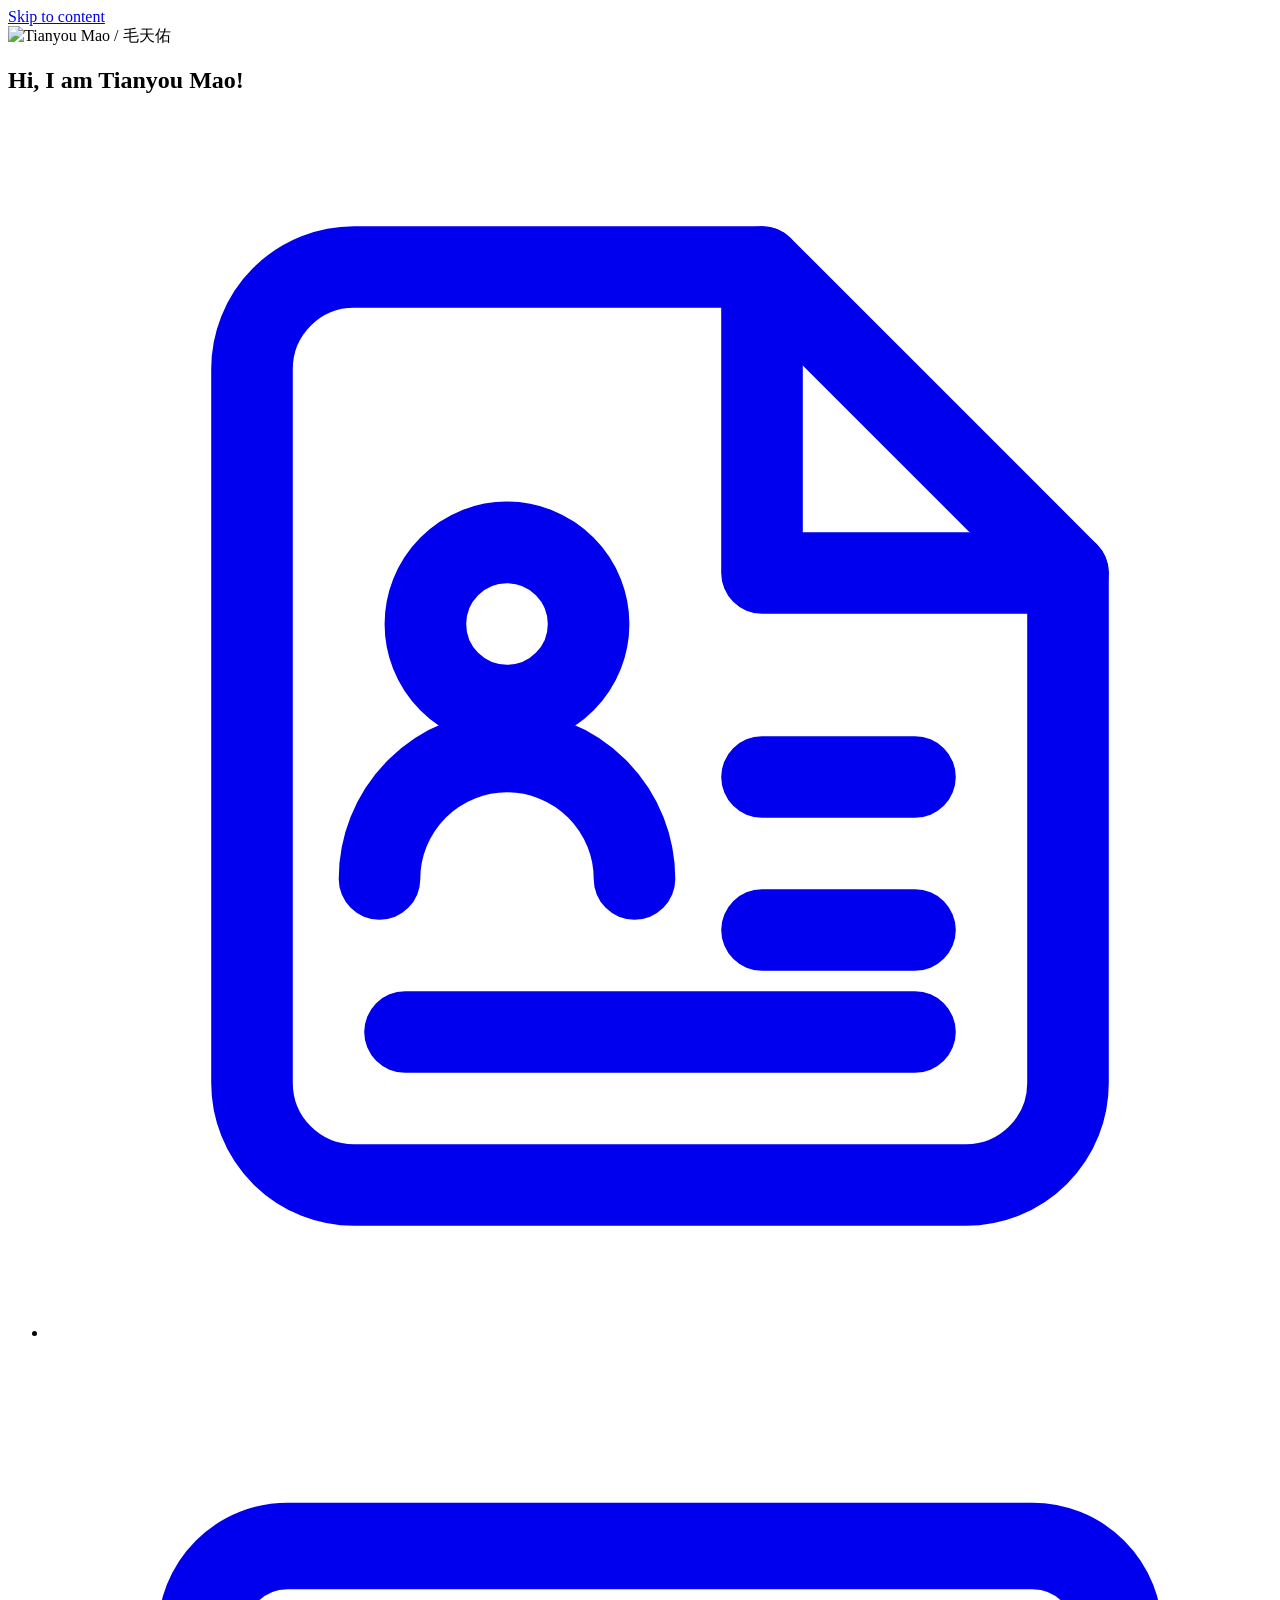
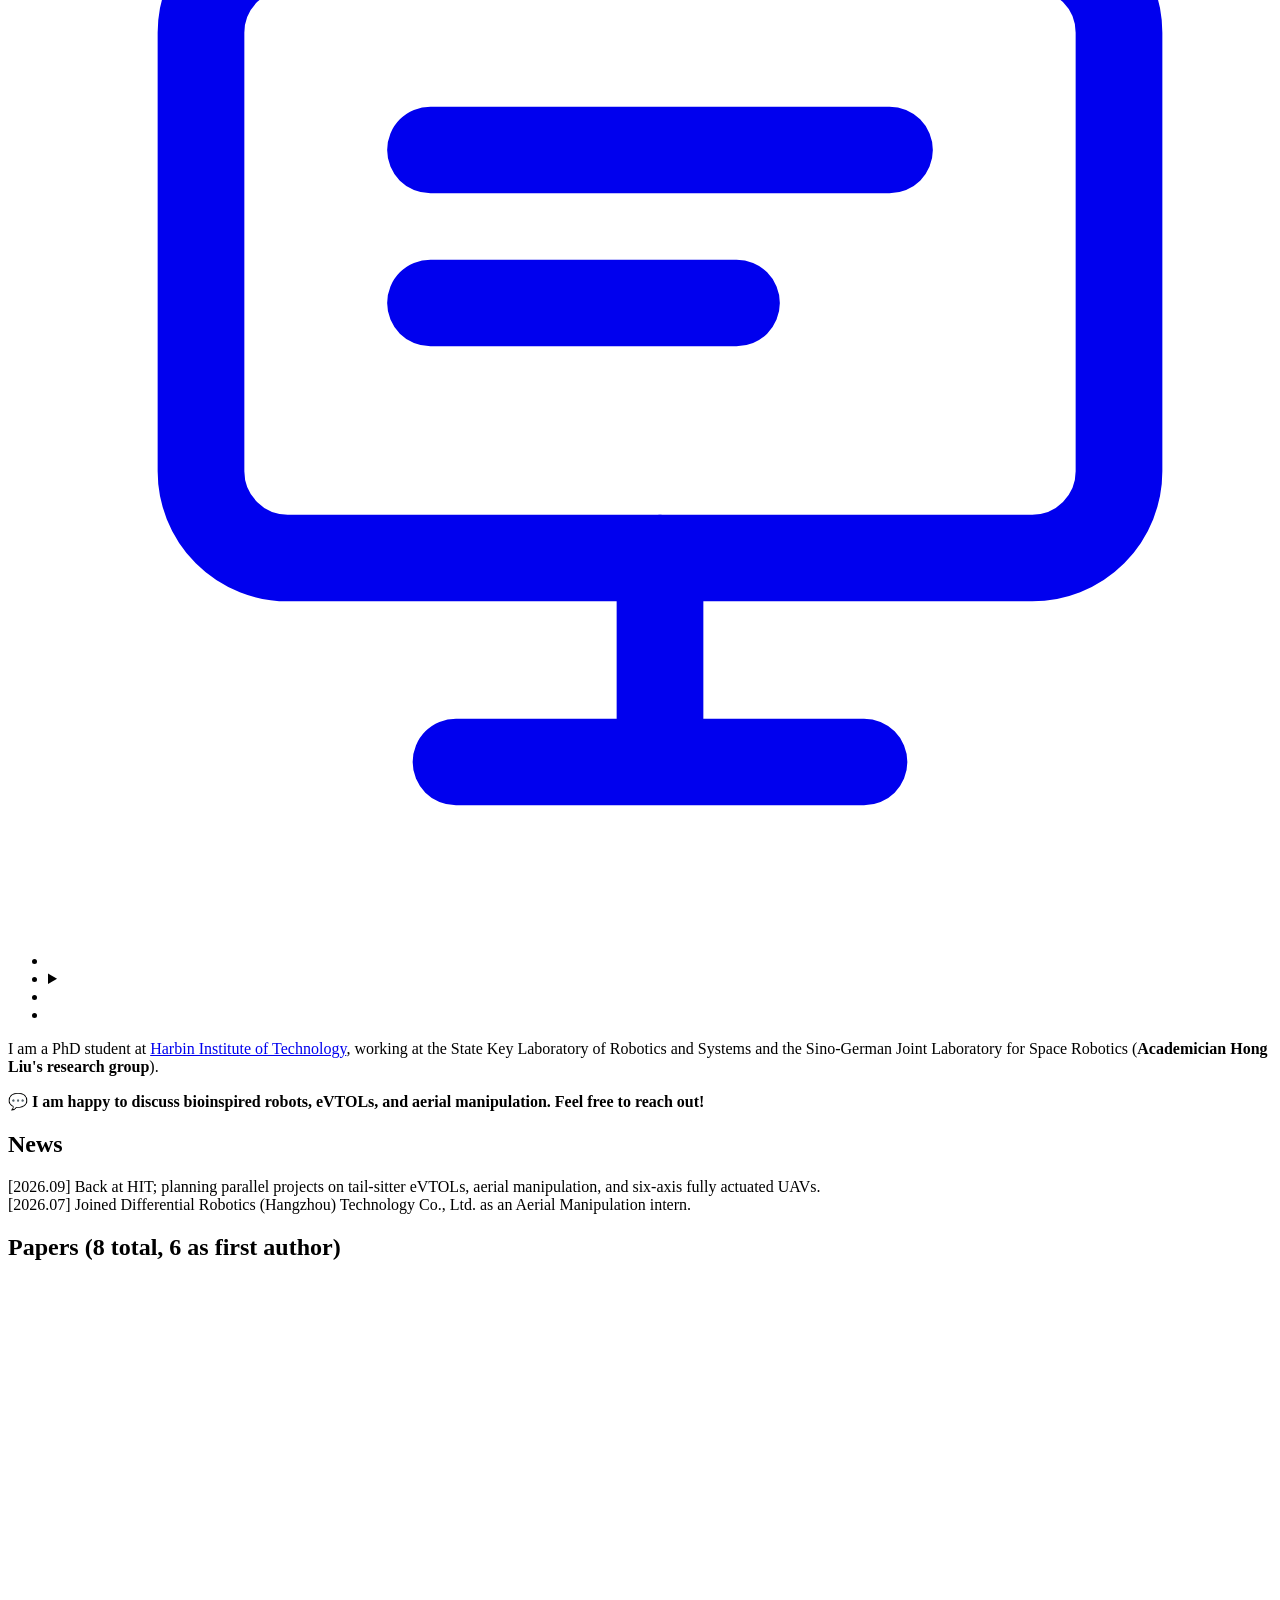
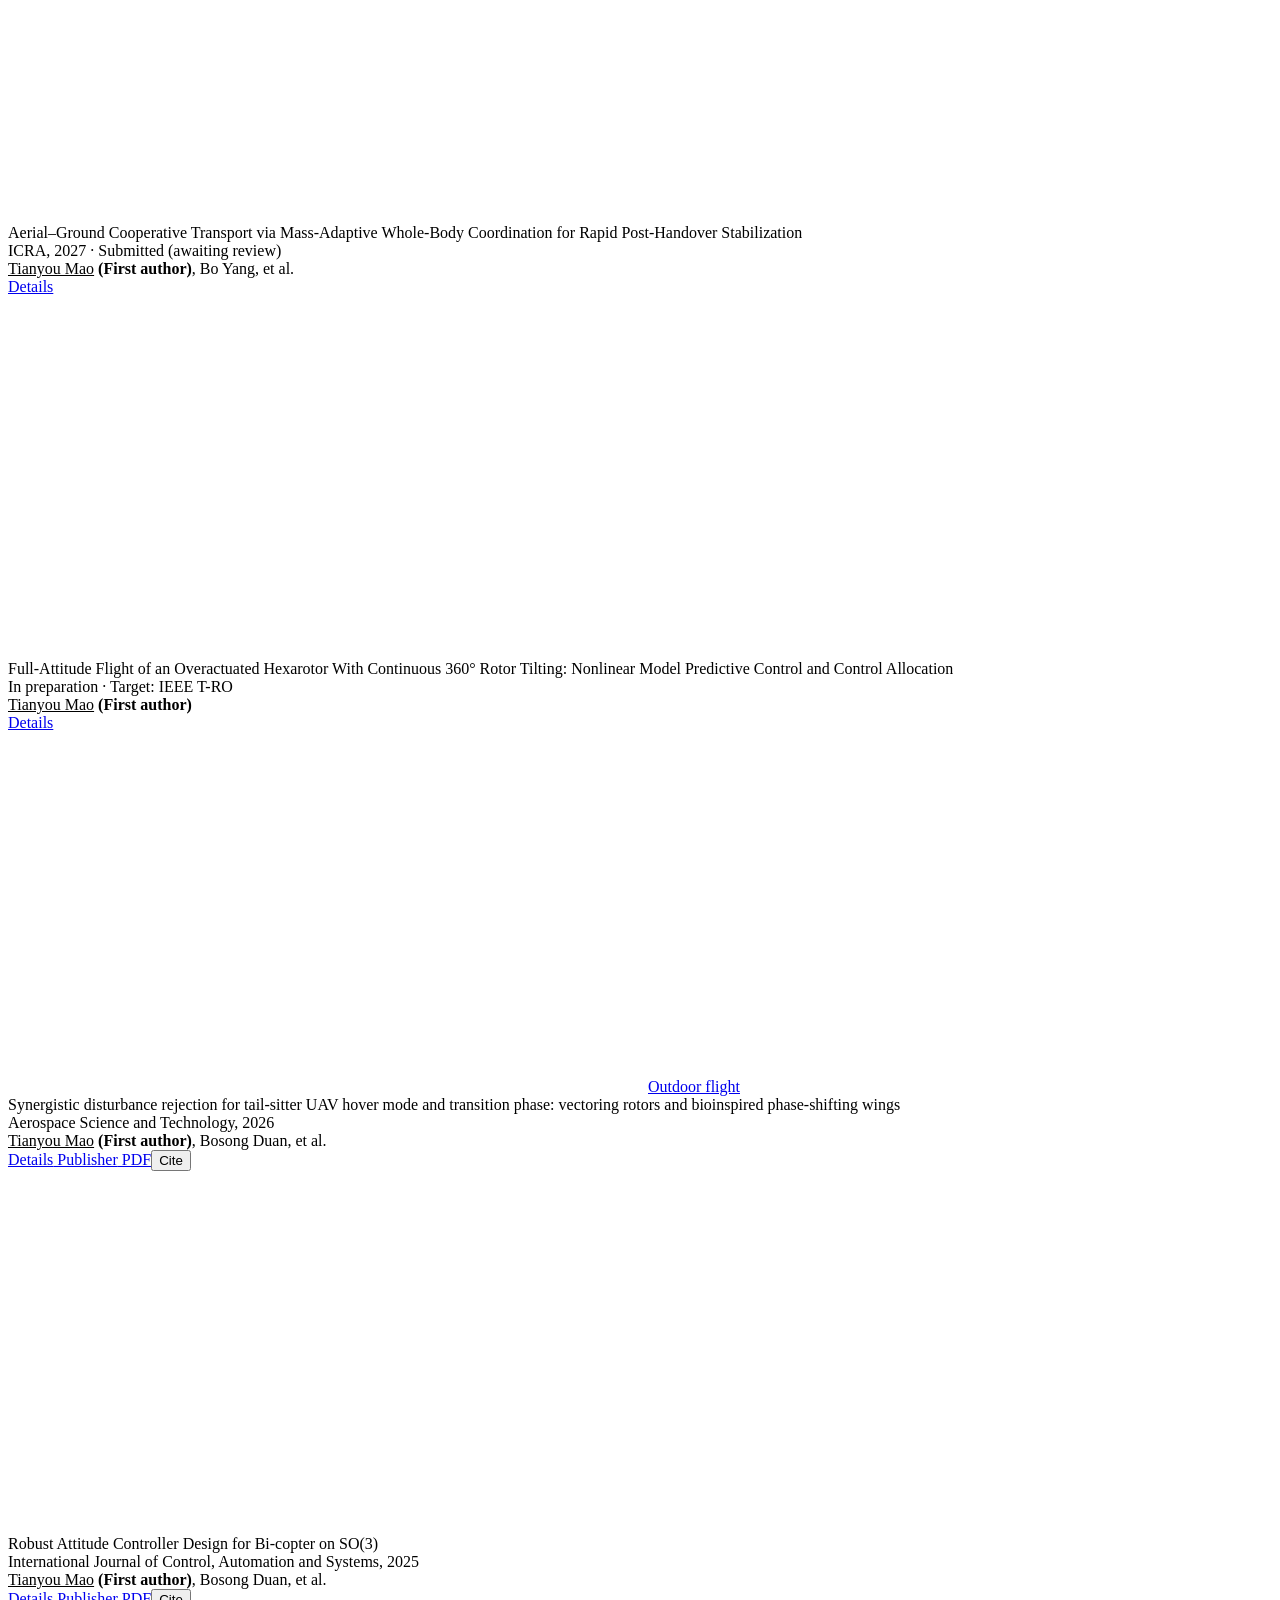
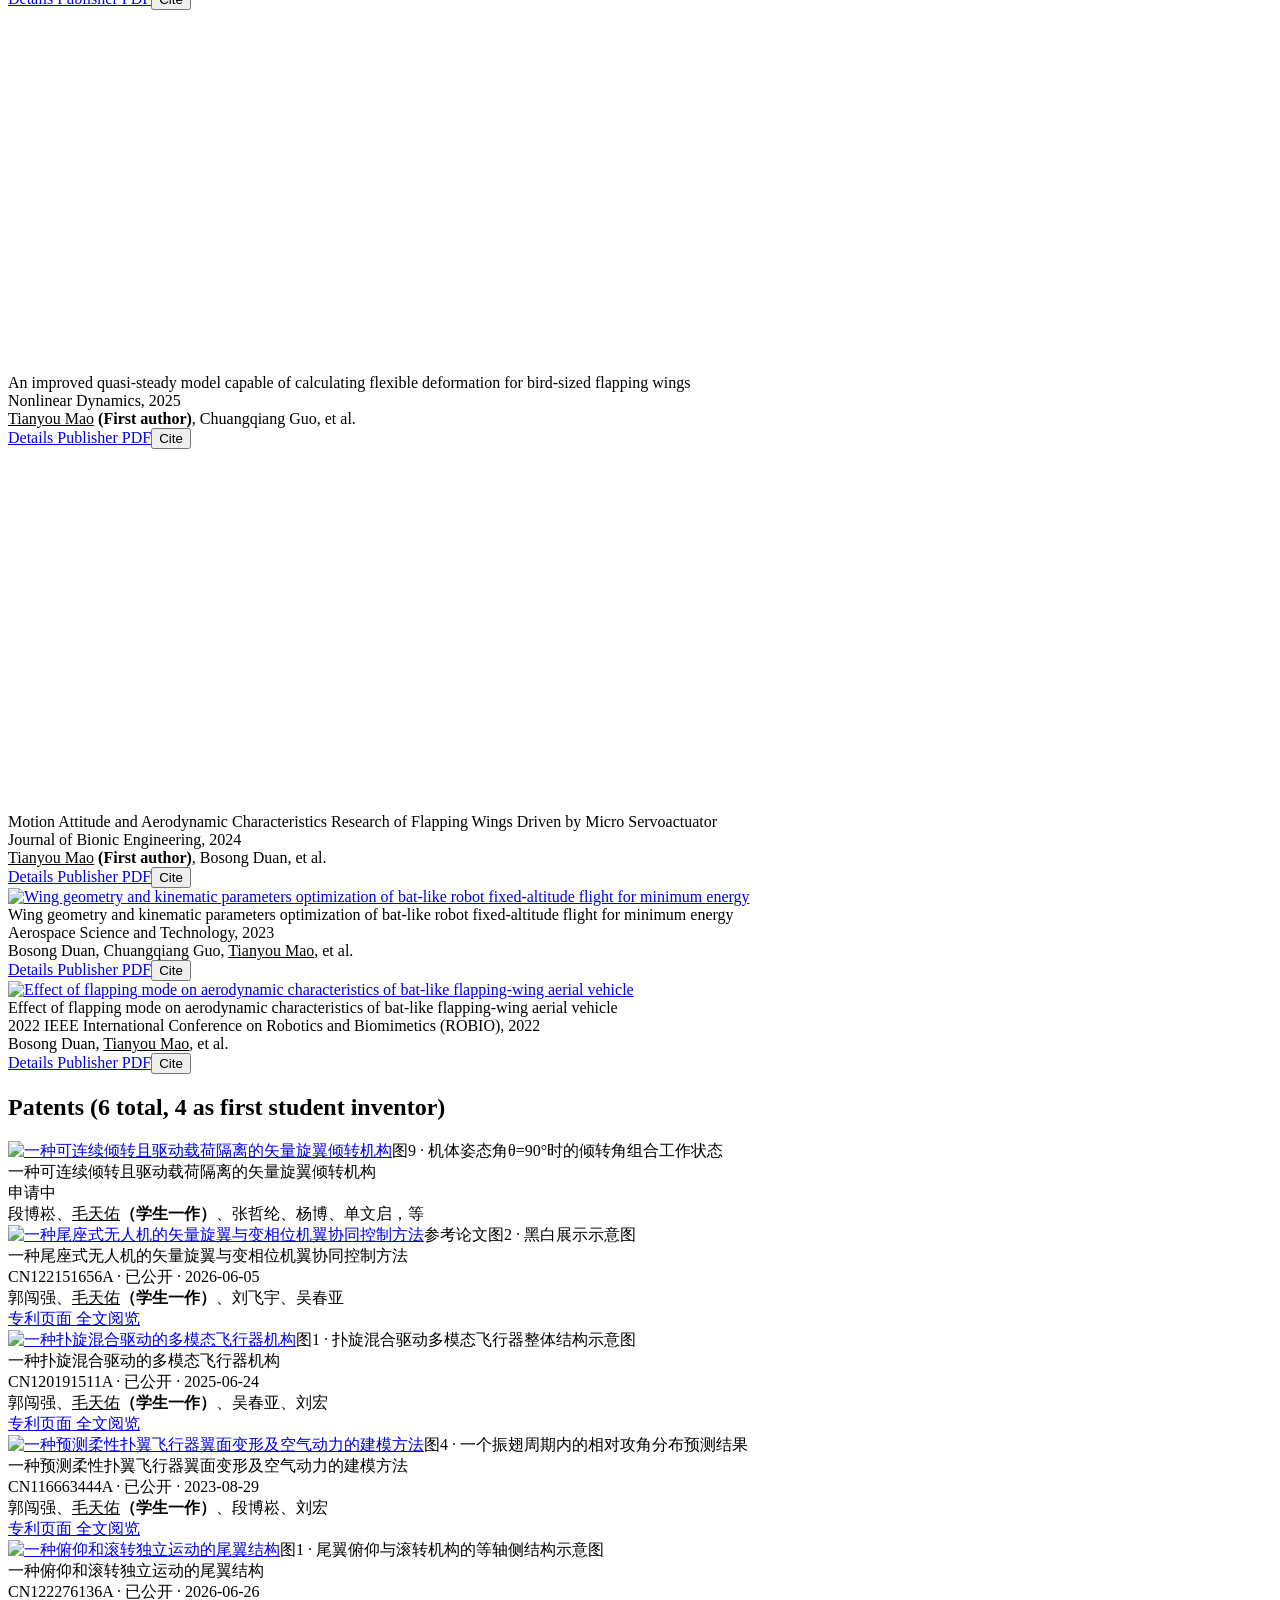
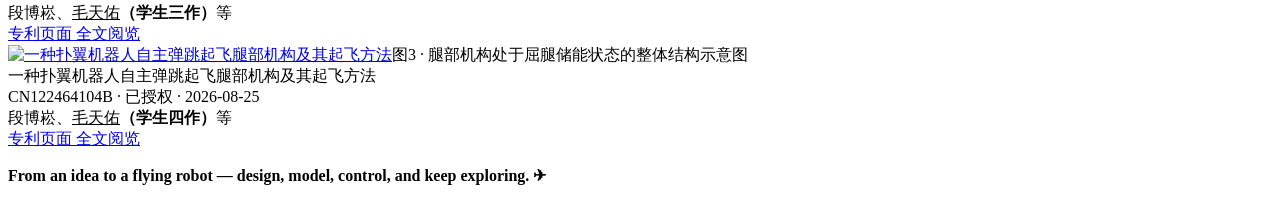
==== index.html @ 4598bb43 "Update profile links after GitHub username change" ====
<!doctype html>
<html lang="en">
<head>
  <meta charset="utf-8"><meta name="viewport" content="width=device-width, initial-scale=1">
  <title>Tianyou Mao (毛天佑)</title>
  <meta name="description" content="Tianyou Mao, PhD student at Harbin Institute of Technology. Bioinspired flying robots, aerodynamics, flight control, and aerial manipulation.">
  <meta name="theme-color" content="#fffcf8">
  <link rel="icon" href="assets/images/favicon.svg" type="image/svg+xml">
  <link rel="stylesheet" href="assets/site.css"><script src="assets/site.js" defer></script>
</head>
<body>
<a class="skip" href="#about">Skip to content</a>
<div class="content">
  <main id="container">
    <section id="about">
    <header class="profile-header">
      <img id="portrait" src="assets/images/portrait-penguin.jpg" alt="Tianyou Mao / 毛天佑" width="96" height="96" fetchpriority="high">
      <div id="DocInfo"><div id="intro">
        <h1>Hi, I am <span class="profile-name">Tianyou Mao!</span></h1>
        <ul class="icon-list" aria-label="Personal links"><li><a class="download" href="documents/cv.html?v=3738699bf455" target="_blank" rel="noopener" aria-label="View résumé / 阅览求职简历" title="View résumé (PDF) / 阅览求职简历"><svg class="resume-icon" viewBox="0 0 24 24" fill="none" stroke="currentColor" stroke-width="1.6" stroke-linecap="round" stroke-linejoin="round" aria-hidden="true"><path d="M14 3H6a2 2 0 0 0-2 2v14a2 2 0 0 0 2 2h12a2 2 0 0 0 2-2V9z"/><path d="M14 3v6h6"/><circle cx="9" cy="10" r="1.6"/><path d="M6.5 15a2.5 2.5 0 0 1 5 0M14 13h3M14 16h3M7 18h10"/></svg></a></li><li><a class="presentation-download" href="assets/Tianyou_Mao_Self_Introduction.pptx" download="毛天佑_自我介绍.pptx" aria-label="Download self-introduction presentation / 下载自我介绍 PPT" title="Download self-introduction presentation / 下载自我介绍 PPTX"><svg class="presentation-icon" viewBox="0 0 24 24" fill="none" stroke="currentColor" stroke-width="1.7" stroke-linecap="round" stroke-linejoin="round" aria-hidden="true"><rect x="3" y="4" width="18" height="12" rx="1.7"/><path d="M8 20h8M12 16v4M7.5 8h9M7.5 11h6"/></svg></a></li><li><details class="email-picker"><summary class="email-toggle" aria-label="Choose an email address / 选择邮箱" aria-controls="email-options" title="Email / 选择邮箱"><span class="fa fa-envelope" aria-hidden="true"></span></summary><div class="email-options" id="email-options"><a class="email-link" href="mailto:23B908026@stu.hit.edu.cn" aria-label="Email 23B908026@stu.hit.edu.cn">23B908026@stu.hit.edu.cn</a><a class="email-link" href="mailto:maotianyou123@gmail.com" aria-label="Email maotianyou123@gmail.com">maotianyou123@gmail.com</a><a class="email-link" href="mailto:1531916237@qq.com" aria-label="Email 1531916237@qq.com">1531916237@qq.com</a></div></details></li><li><a class="github-link" href="https://github.com/HLWD6" aria-label="GitHub" title="GitHub" target="_blank" rel="noopener noreferrer"><span class="fab fa-github" aria-hidden="true"></span></a></li><li><a class="douyin-link" href="https://www.douyin.com/user/MS4wLjABAAAAk2QCDj0ZtAjiriaDE9azLT9ujdLBmcduo3YhveBAEAWQSAGkm0maXqv5962u0h3o" aria-label="Douyin / 抖音" title="Douyin / 抖音" target="_blank" rel="noopener noreferrer"><span class="fab fa-tiktok" aria-hidden="true"></span></a></li></ul>
      </div></div>
      <div class="biography"><p>I am a PhD student at <a href="https://www.hit.edu.cn/" class="" target="_blank" rel="noopener noreferrer"> Harbin Institute of Technology</a>, working at the State Key Laboratory of Robotics and Systems and the Sino-German Joint Laboratory for Space Robotics (<strong>Academician Hong Liu&#x27;s research group</strong>).</p></div>
    </header>
      <div class="contact-note"><strong>💬 I am happy to discuss bioinspired robots, eVTOLs, and aerial manipulation. Feel free to reach out!</strong></div>
    </section>
    <section id="news"><h1 class="section-title">News</h1><div class="news-list"><div><span>[2026.09]</span> Back at HIT; planning parallel projects on tail-sitter eVTOLs, aerial manipulation, and six-axis fully actuated UAVs.</div><div><span>[2026.07]</span> Joined Differential Robotics (Hangzhou) Technology Co., Ltd. as an Aerial Manipulation intern.</div></div></section>
    <section id="publications"><h1 class="section-title">Papers <span class="section-count">(8 total, 6 as first author)</span></h1>
      <div class="paper-grid"><article class="pub-card publication" id="mass-adaptive-icra-paper"><a class="pub-card-image paper-preview" href="projects/mass-adaptive-icra-paper.html" aria-label="View details: Aerial–Ground Cooperative Transport via Mass-Adaptive Whole-Body Coordination for Rapid Post-Handover Stabilization"><video class="teaser-video" data-preview-src="assets/previews/mass-adaptive-icra-transport-33-86s-4x.mp4" poster="assets/previews/mass-adaptive-icra-transport-33-86s-4x-poster.webp" width="960" height="540" autoplay loop muted playsinline preload="none" aria-label="Aerial–Ground Cooperative Transport via Mass-Adaptive Whole-Body Coordination for Rapid Post-Handover Stabilization preview"></video></a><div class="pub-card-content"><span class="pub-card-title">Aerial–Ground Cooperative Transport via Mass-Adaptive Whole-Body Coordination for Rapid Post-Handover Stabilization</span><div class="pub-card-venue">ICRA, 2027 · Submitted (awaiting review)</div><div class="pub-card-authors" title="Tianyou Mao, Bo Yang, Zhelun Zhang, Wenqi Shan, Bosong Duan, Feiyu Liu, Tianyu Zhang, Chuangqiang Guo"><u>Tianyou Mao</u> <strong class="paper-role">(First author)</strong>, Bo Yang, et al.</div><div class="pub-links"><a href="projects/mass-adaptive-icra-paper.html" class="btn-project"><span class="fa fa-file-alt" aria-hidden="true"></span> Details</a></div></div></article><article class="pub-card publication" id="hexarotor-paper"><a class="pub-card-image paper-preview" href="projects/hexarotor-paper.html" aria-label="View details: Full-Attitude Flight of an Overactuated Hexarotor With Continuous 360° Rotor Tilting: Nonlinear Model Predictive Control and Control Allocation"><video class="teaser-video" data-preview-src="assets/previews/hexarotor-paper-4x-no-ring.mp4" poster="assets/previews/hexarotor-paper-4x-no-ring-poster.webp" width="640" height="360" autoplay loop muted playsinline preload="none" aria-label="Full-Attitude Flight of an Overactuated Hexarotor With Continuous 360° Rotor Tilting: Nonlinear Model Predictive Control and Control Allocation preview"></video></a><div class="pub-card-content"><span class="pub-card-title">Full-Attitude Flight of an Overactuated Hexarotor With Continuous 360° Rotor Tilting: Nonlinear Model Predictive Control and Control Allocation</span><div class="pub-card-venue">In preparation · Target: IEEE T-RO</div><div class="pub-card-authors" title="Tianyou Mao"><u>Tianyou Mao</u> <strong class="paper-role">(First author)</strong></div><div class="pub-links"><a href="projects/hexarotor-paper.html" class="btn-project"><span class="fa fa-file-alt" aria-hidden="true"></span> Details</a></div></div></article><article class="pub-card publication" id="tail-sitter-paper"><a class="pub-card-image paper-preview" href="projects/tail-sitter-paper.html" aria-label="View details: Synergistic disturbance rejection for tail-sitter UAV hover mode and transition phase: vectoring rotors and bioinspired phase-shifting wings"><video class="teaser-video" data-preview-src="assets/previews/tail-sitter-paper-dedithered.mp4" poster="assets/previews/tail-sitter-paper-dedithered-poster.webp" width="640" height="360" autoplay loop muted playsinline preload="none" aria-label="Synergistic disturbance rejection for tail-sitter UAV hover mode and transition phase: vectoring rotors and bioinspired phase-shifting wings preview"></video><span class="media-caption">Outdoor flight</span></a><div class="pub-card-content"><span class="pub-card-title">Synergistic disturbance rejection for tail-sitter UAV hover mode and transition phase: vectoring rotors and bioinspired phase-shifting wings</span><div class="pub-card-venue">Aerospace Science and Technology, 2026</div><div class="pub-card-authors" title="Tianyou Mao, Bosong Duan, Feiyu Liu, Chuangqiang Guo"><u>Tianyou Mao</u> <strong class="paper-role">(First author)</strong>, Bosong Duan, et al.</div><div class="pub-links"><a href="projects/tail-sitter-paper.html" class="btn-project"><span class="fa fa-file-alt" aria-hidden="true"></span> Details</a><a href="https://www.sciencedirect.com/science/article/pii/S1270963826010515" class="btn-paper" target="_blank" rel="noopener noreferrer"><span class="fa fa-external-link-alt" aria-hidden="true"></span> Publisher</a><a href="documents/tail-sitter-paper.html" class="btn-paper-pdf" target="_blank" rel="noopener noreferrer"><span class="fa fa-file-alt" aria-hidden="true"></span> PDF</a><button type="button" class="btn-cite" data-cite-id="tail-sitter-paper" aria-haspopup="dialog"><span class="fa fa-quote-right" aria-hidden="true"></span> Cite</button></div></div></article><article class="pub-card publication" id="bicopter-paper"><a class="pub-card-image paper-preview" href="projects/bicopter-paper.html" aria-label="View details: Robust Attitude Controller Design for Bi-copter on SO(3)"><video class="teaser-video" data-preview-src="assets/previews/bicopter-paper.mp4" poster="assets/previews/bicopter-paper-poster.webp" width="640" height="360" autoplay loop muted playsinline preload="none" aria-label="Robust Attitude Controller Design for Bi-copter on SO(3) preview"></video></a><div class="pub-card-content"><span class="pub-card-title">Robust Attitude Controller Design for Bi-copter on SO(3)</span><div class="pub-card-venue">International Journal of Control, Automation and Systems, 2025</div><div class="pub-card-authors" title="Tianyou Mao, Bosong Duan, Chuangqiang Guo"><u>Tianyou Mao</u> <strong class="paper-role">(First author)</strong>, Bosong Duan, et al.</div><div class="pub-links"><a href="projects/bicopter-paper.html" class="btn-project"><span class="fa fa-file-alt" aria-hidden="true"></span> Details</a><a href="https://link.springer.com/article/10.1007/s12555-025-0226-z" class="btn-paper" target="_blank" rel="noopener noreferrer"><span class="fa fa-external-link-alt" aria-hidden="true"></span> Publisher</a><a href="documents/bicopter-paper.html" class="btn-paper-pdf" target="_blank" rel="noopener noreferrer"><span class="fa fa-file-alt" aria-hidden="true"></span> PDF</a><button type="button" class="btn-cite" data-cite-id="bicopter-paper" aria-haspopup="dialog"><span class="fa fa-quote-right" aria-hidden="true"></span> Cite</button></div></div></article><article class="pub-card publication" id="flapping-model-paper"><a class="pub-card-image paper-preview" href="projects/flapping-model-paper.html" aria-label="View details: An improved quasi-steady model capable of calculating flexible deformation for bird-sized flapping wings"><video class="teaser-video" data-preview-src="assets/previews/flapping-model-paper-dedithered.mp4" poster="assets/previews/flapping-model-paper-dedithered-poster.webp" width="640" height="360" autoplay loop muted playsinline preload="none" aria-label="An improved quasi-steady model capable of calculating flexible deformation for bird-sized flapping wings preview"></video></a><div class="pub-card-content"><span class="pub-card-title">An improved quasi-steady model capable of calculating flexible deformation for bird-sized flapping wings</span><div class="pub-card-venue">Nonlinear Dynamics, 2025</div><div class="pub-card-authors" title="Tianyou Mao, Chuangqiang Guo, Bosong Duan"><u>Tianyou Mao</u> <strong class="paper-role">(First author)</strong>, Chuangqiang Guo, et al.</div><div class="pub-links"><a href="projects/flapping-model-paper.html" class="btn-project"><span class="fa fa-file-alt" aria-hidden="true"></span> Details</a><a href="https://link.springer.com/article/10.1007/s11071-024-10570-6" class="btn-paper" target="_blank" rel="noopener noreferrer"><span class="fa fa-external-link-alt" aria-hidden="true"></span> Publisher</a><a href="documents/flapping-model-paper.html" class="btn-paper-pdf" target="_blank" rel="noopener noreferrer"><span class="fa fa-file-alt" aria-hidden="true"></span> PDF</a><button type="button" class="btn-cite" data-cite-id="flapping-model-paper" aria-haspopup="dialog"><span class="fa fa-quote-right" aria-hidden="true"></span> Cite</button></div></div></article><article class="pub-card publication" id="flapping-servo-paper"><a class="pub-card-image paper-preview" href="projects/flapping-servo-paper.html" aria-label="View details: Motion Attitude and Aerodynamic Characteristics Research of Flapping Wings Driven by Micro Servoactuator"><video class="teaser-video" data-preview-src="assets/previews/flapping-servo-paper.mp4" poster="assets/previews/flapping-servo-paper-poster.webp" width="640" height="360" autoplay loop muted playsinline preload="none" aria-label="Motion Attitude and Aerodynamic Characteristics Research of Flapping Wings Driven by Micro Servoactuator preview"></video></a><div class="pub-card-content"><span class="pub-card-title">Motion Attitude and Aerodynamic Characteristics Research of Flapping Wings Driven by Micro Servoactuator</span><div class="pub-card-venue">Journal of Bionic Engineering, 2024</div><div class="pub-card-authors" title="Tianyou Mao, Bosong Duan, Bihui Yin, Chuangqiang Guo"><u>Tianyou Mao</u> <strong class="paper-role">(First author)</strong>, Bosong Duan, et al.</div><div class="pub-links"><a href="projects/flapping-servo-paper.html" class="btn-project"><span class="fa fa-file-alt" aria-hidden="true"></span> Details</a><a href="https://link.springer.com/article/10.1007/s42235-024-00598-0" class="btn-paper" target="_blank" rel="noopener noreferrer"><span class="fa fa-external-link-alt" aria-hidden="true"></span> Publisher</a><a href="documents/flapping-servo-paper.html" class="btn-paper-pdf" target="_blank" rel="noopener noreferrer"><span class="fa fa-file-alt" aria-hidden="true"></span> PDF</a><button type="button" class="btn-cite" data-cite-id="flapping-servo-paper" aria-haspopup="dialog"><span class="fa fa-quote-right" aria-hidden="true"></span> Cite</button></div></div></article><article class="pub-card publication" id="bat-energy-paper"><a class="pub-card-image paper-preview" href="projects/bat-energy-paper.html" aria-label="View details: Wing geometry and kinematic parameters optimization of bat-like robot fixed-altitude flight for minimum energy"><img src="assets/previews/bat-energy-paper.webp" alt="Wing geometry and kinematic parameters optimization of bat-like robot fixed-altitude flight for minimum energy" loading="lazy" decoding="async"></a><div class="pub-card-content"><span class="pub-card-title">Wing geometry and kinematic parameters optimization of bat-like robot fixed-altitude flight for minimum energy</span><div class="pub-card-venue">Aerospace Science and Technology, 2023</div><div class="pub-card-authors" title="Bosong Duan, Chuangqiang Guo, Tianyou Mao, Hong Liu">Bosong Duan, Chuangqiang Guo, <u>Tianyou Mao</u>, et al.</div><div class="pub-links"><a href="projects/bat-energy-paper.html" class="btn-project"><span class="fa fa-file-alt" aria-hidden="true"></span> Details</a><a href="https://www.sciencedirect.com/science/article/pii/S1270963823003796" class="btn-paper" target="_blank" rel="noopener noreferrer"><span class="fa fa-external-link-alt" aria-hidden="true"></span> Publisher</a><a href="documents/bat-energy-paper.html" class="btn-paper-pdf" target="_blank" rel="noopener noreferrer"><span class="fa fa-file-alt" aria-hidden="true"></span> PDF</a><button type="button" class="btn-cite" data-cite-id="bat-energy-paper" aria-haspopup="dialog"><span class="fa fa-quote-right" aria-hidden="true"></span> Cite</button></div></div></article><article class="pub-card publication" id="bat-flapping-mode-paper"><a class="pub-card-image paper-preview" href="projects/bat-flapping-mode-paper.html" aria-label="View details: Effect of flapping mode on aerodynamic characteristics of bat-like flapping-wing aerial vehicle"><img src="assets/previews/bat-flapping-mode-paper.webp" alt="Effect of flapping mode on aerodynamic characteristics of bat-like flapping-wing aerial vehicle" loading="lazy" decoding="async"></a><div class="pub-card-content"><span class="pub-card-title">Effect of flapping mode on aerodynamic characteristics of bat-like flapping-wing aerial vehicle</span><div class="pub-card-venue">2022 IEEE International Conference on Robotics and Biomimetics (ROBIO), 2022</div><div class="pub-card-authors" title="Bosong Duan, Tianyou Mao, Kening Gong, Chuangqiang Guo, Hong Liu">Bosong Duan, <u>Tianyou Mao</u>, et al.</div><div class="pub-links"><a href="projects/bat-flapping-mode-paper.html" class="btn-project"><span class="fa fa-file-alt" aria-hidden="true"></span> Details</a><a href="https://ieeexplore.ieee.org/document/10012021" class="btn-paper" target="_blank" rel="noopener noreferrer"><span class="fa fa-external-link-alt" aria-hidden="true"></span> Publisher</a><a href="documents/bat-flapping-mode-paper.html" class="btn-paper-pdf" target="_blank" rel="noopener noreferrer"><span class="fa fa-file-alt" aria-hidden="true"></span> PDF</a><button type="button" class="btn-cite" data-cite-id="bat-flapping-mode-paper" aria-haspopup="dialog"><span class="fa fa-quote-right" aria-hidden="true"></span> Cite</button></div></div></article></div>
    </section>
    
    <section id="patents" lang="zh-CN"><h1 class="section-title" lang="en">Patents <span class="section-count">(6 total, 4 as first student inventor)</span></h1><div class="patent-grid"><article class="pub-card patent" id="patent-continuous-tilt"><div class="pub-card-image"><a href="assets/patents/patent-continuous-tilt.png" target="_blank" rel="noopener" aria-label="一种可连续倾转且驱动载荷隔离的矢量旋翼倾转机构：查看附图"><img src="assets/patents/patent-continuous-tilt.png" alt="一种可连续倾转且驱动载荷隔离的矢量旋翼倾转机构" loading="lazy" decoding="async"></a><span class="media-caption" lang="zh-CN">图9 · 机体姿态角θ=90°时的倾转角组合工作状态</span></div><div class="pub-card-content"><span class="pub-card-title" lang="zh-CN">一种可连续倾转且驱动载荷隔离的矢量旋翼倾转机构</span><div class="pub-card-venue">申请中</div><div class="pub-card-authors" lang="zh-CN">段博崧、<u>毛天佑</u><strong class="patent-role">（学生一作）</strong>、张哲纶、杨博、单文启，等</div></div></article><article class="pub-card patent" id="patent-tail-control"><div class="pub-card-image"><a href="assets/patents/patent-tail-control.png" target="_blank" rel="noopener" aria-label="一种尾座式无人机的矢量旋翼与变相位机翼协同控制方法：查看附图"><img src="assets/patents/patent-tail-control.png" alt="一种尾座式无人机的矢量旋翼与变相位机翼协同控制方法" loading="lazy" decoding="async"></a><span class="media-caption" lang="zh-CN">参考论文图2 · 黑白展示示意图</span></div><div class="pub-card-content"><span class="pub-card-title" lang="zh-CN">一种尾座式无人机的矢量旋翼与变相位机翼协同控制方法</span><div class="pub-card-venue">CN122151656A · 已公开 · 2026-06-05</div><div class="pub-card-authors" lang="zh-CN">郭闯强、<u>毛天佑</u><strong class="patent-role">（学生一作）</strong>、刘飞宇、吴春亚</div><div class="pub-links"><a href="https://eureka.patsnap.com/patent/CN122151656A" class="" target="_blank" rel="noopener noreferrer"><span class="fa fa-file-alt" aria-hidden="true"></span> 专利页面</a><a href="documents/patent-tail-control.html" class="btn-patent-pdf" target="_blank" rel="noopener noreferrer"><span class="fa fa-file-alt" aria-hidden="true"></span> 全文阅览</a></div></div></article><article class="pub-card patent" id="patent-hybrid-flight"><div class="pub-card-image"><a href="assets/patents/patent-hybrid-flight.png" target="_blank" rel="noopener" aria-label="一种扑旋混合驱动的多模态飞行器机构：查看附图"><img src="assets/patents/patent-hybrid-flight.png" alt="一种扑旋混合驱动的多模态飞行器机构" loading="lazy" decoding="async"></a><span class="media-caption" lang="zh-CN">图1 · 扑旋混合驱动多模态飞行器整体结构示意图</span></div><div class="pub-card-content"><span class="pub-card-title" lang="zh-CN">一种扑旋混合驱动的多模态飞行器机构</span><div class="pub-card-venue">CN120191511A · 已公开 · 2025-06-24</div><div class="pub-card-authors" lang="zh-CN">郭闯强、<u>毛天佑</u><strong class="patent-role">（学生一作）</strong>、吴春亚、刘宏</div><div class="pub-links"><a href="https://patents.google.com/patent/CN120191511A/zh" class="" target="_blank" rel="noopener noreferrer"><span class="fa fa-file-alt" aria-hidden="true"></span> 专利页面</a><a href="documents/patent-hybrid-flight.html" class="btn-patent-pdf" target="_blank" rel="noopener noreferrer"><span class="fa fa-file-alt" aria-hidden="true"></span> 全文阅览</a></div></div></article><article class="pub-card patent" id="patent-flexible-wing"><div class="pub-card-image"><a href="assets/patents/patent-flexible-wing.png" target="_blank" rel="noopener" aria-label="一种预测柔性扑翼飞行器翼面变形及空气动力的建模方法：查看附图"><img src="assets/patents/patent-flexible-wing.png" alt="一种预测柔性扑翼飞行器翼面变形及空气动力的建模方法" loading="lazy" decoding="async"></a><span class="media-caption" lang="zh-CN">图4 · 一个振翅周期内的相对攻角分布预测结果</span></div><div class="pub-card-content"><span class="pub-card-title" lang="zh-CN">一种预测柔性扑翼飞行器翼面变形及空气动力的建模方法</span><div class="pub-card-venue">CN116663444A · 已公开 · 2023-08-29</div><div class="pub-card-authors" lang="zh-CN">郭闯强、<u>毛天佑</u><strong class="patent-role">（学生一作）</strong>、段博崧、刘宏</div><div class="pub-links"><a href="https://patents.google.com/patent/CN116663444A/zh" class="" target="_blank" rel="noopener noreferrer"><span class="fa fa-file-alt" aria-hidden="true"></span> 专利页面</a><a href="documents/patent-flexible-wing.html" class="btn-patent-pdf" target="_blank" rel="noopener noreferrer"><span class="fa fa-file-alt" aria-hidden="true"></span> 全文阅览</a></div></div></article><article class="pub-card patent" id="patent-independent-tail"><div class="pub-card-image"><a href="assets/patents/patent-independent-tail.png" target="_blank" rel="noopener" aria-label="一种俯仰和滚转独立运动的尾翼结构：查看附图"><img src="assets/patents/patent-independent-tail.png" alt="一种俯仰和滚转独立运动的尾翼结构" loading="lazy" decoding="async"></a><span class="media-caption" lang="zh-CN">图1 · 尾翼俯仰与滚转机构的等轴侧结构示意图</span></div><div class="pub-card-content"><span class="pub-card-title" lang="zh-CN">一种俯仰和滚转独立运动的尾翼结构</span><div class="pub-card-venue">CN122276136A · 已公开 · 2026-06-26</div><div class="pub-card-authors" lang="zh-CN">段博崧、<u>毛天佑</u><strong class="patent-role">（学生三作）</strong>等</div><div class="pub-links"><a href="https://eureka.patsnap.com/patent/CN122276136A" class="" target="_blank" rel="noopener noreferrer"><span class="fa fa-file-alt" aria-hidden="true"></span> 专利页面</a><a href="documents/patent-independent-tail.html" class="btn-patent-pdf" target="_blank" rel="noopener noreferrer"><span class="fa fa-file-alt" aria-hidden="true"></span> 全文阅览</a></div></div></article><article class="pub-card patent" id="patent-jump-takeoff"><div class="pub-card-image"><a href="assets/patents/patent-jump-takeoff.png" target="_blank" rel="noopener" aria-label="一种扑翼机器人自主弹跳起飞腿部机构及其起飞方法：查看附图"><img src="assets/patents/patent-jump-takeoff.png" alt="一种扑翼机器人自主弹跳起飞腿部机构及其起飞方法" loading="lazy" decoding="async"></a><span class="media-caption" lang="zh-CN">图3 · 腿部机构处于屈腿储能状态的整体结构示意图</span></div><div class="pub-card-content"><span class="pub-card-title" lang="zh-CN">一种扑翼机器人自主弹跳起飞腿部机构及其起飞方法</span><div class="pub-card-venue">CN122464104B · 已授权 · 2026-08-25</div><div class="pub-card-authors" lang="zh-CN">段博崧、<u>毛天佑</u><strong class="patent-role">（学生四作）</strong>等</div><div class="pub-links"><a href="https://eureka.patsnap.com/patent/CN122464104B" class="" target="_blank" rel="noopener noreferrer"><span class="fa fa-file-alt" aria-hidden="true"></span> 专利页面</a><a href="documents/patent-jump-takeoff.html" class="btn-patent-pdf" target="_blank" rel="noopener noreferrer"><span class="fa fa-file-alt" aria-hidden="true"></span> 全文阅览</a></div></div></article></div></section>
    
    
    <footer class="site-footer"><strong><p>From an idea to a flying robot — design, model, control, and keep exploring. ✈</p></strong></footer>
  </main>
</div>
<dialog id="video-dialog" aria-labelledby="video-title"><div class="dialog-header"><h2 id="video-title"></h2><button type="button" class="close-dialog" aria-label="Close video">×</button></div><div class="video-player"></div><p class="video-caption"></p><a class="video-fallback" target="_blank" rel="noopener noreferrer">Open video in a new tab ↗</a></dialog>
<dialog id="cite-dialog" aria-labelledby="cite-title">
<div class="dialog-header"><h2 id="cite-title">Cite this paper</h2><button type="button" class="close-cite" aria-label="Close citation">×</button></div>
<p id="cite-paper-title"></p><label for="cite-format">Citation format</label>
<select id="cite-format"><option value="apa">APA</option><option value="ieee">IEEE</option><option value="gbt">GB/T 7714</option><option value="bibtex">BibTeX</option><option value="ris">RIS (EndNote / Zotero)</option></select>
<label class="sr-only" for="cite-text">Citation preview</label><textarea id="cite-text" readonly spellcheck="false"></textarea>
<div class="cite-actions"><button type="button" id="copy-citation">Copy citation</button><button type="button" id="download-citation">Download</button><span id="cite-status" role="status" aria-live="polite"></span></div>
</dialog><script type="application/json" id="citation-data">{"tail-sitter-paper": {"title": "Synergistic disturbance rejection for tail-sitter UAV hover mode and transition phase: vectoring rotors and bioinspired phase-shifting wings", "formats": {"apa": {"label": "APA", "extension": "txt", "text": "Mao, T., Duan, B., Liu, F., \u0026 Guo, C. (2026). Synergistic disturbance rejection for tail-sitter UAV hover mode and transition phase: vectoring rotors and bioinspired phase-shifting wings. Aerospace Science and Technology, 176, Article 112672. https://doi.org/10.1016/j.ast.2026.112672"}, "ieee": {"label": "IEEE", "extension": "txt", "text": "T. Mao, B. Duan, F. Liu, and C. Guo, “Synergistic disturbance rejection for tail-sitter UAV hover mode and transition phase: vectoring rotors and bioinspired phase-shifting wings,” Aerospace Science and Technology, vol. 176, Art. no. 112672, 2026, doi: 10.1016/j.ast.2026.112672."}, "gbt": {"label": "GB/T 7714", "extension": "txt", "text": "MAO T, DUAN B, LIU F, et al. Synergistic disturbance rejection for tail-sitter UAV hover mode and transition phase: vectoring rotors and bioinspired phase-shifting wings[J]. Aerospace Science and Technology, 2026, 176: 112672. DOI: 10.1016/j.ast.2026.112672."}, "bibtex": {"label": "BibTeX", "extension": "bib", "text": "@article{mao-tail-sitter-paper,\n  title = {{Synergistic disturbance rejection for tail-sitter UAV hover mode and transition phase: vectoring rotors and bioinspired phase-shifting wings}},\n  author = {Mao, Tianyou and Duan, Bosong and Liu, Feiyu and Guo, Chuangqiang},\n  journal = {Aerospace Science and Technology},\n  year = {2026},\n  volume = {176},\n  pages = {112672},\n  doi = {10.1016/j.ast.2026.112672},\n  url = {https://doi.org/10.1016/j.ast.2026.112672},\n}\n"}, "ris": {"label": "RIS (EndNote / Zotero)", "extension": "ris", "text": "TY  - JOUR\nAU  - Mao, Tianyou\nAU  - Duan, Bosong\nAU  - Liu, Feiyu\nAU  - Guo, Chuangqiang\nTI  - Synergistic disturbance rejection for tail-sitter UAV hover mode and transition phase: vectoring rotors and bioinspired phase-shifting wings\nT2  - Aerospace Science and Technology\nPY  - 2026\nVL  - 176\nSP  - 112672\nDO  - 10.1016/j.ast.2026.112672\nUR  - https://doi.org/10.1016/j.ast.2026.112672\nER  -\n"}}}, "bicopter-paper": {"title": "Robust Attitude Controller Design for Bi-copter on SO(3)", "formats": {"apa": {"label": "APA", "extension": "txt", "text": "Mao, T., Duan, B., \u0026 Guo, C. (2025). Robust Attitude Controller Design for Bi-copter on SO(3). International Journal of Control, Automation and Systems, 23(10), 3100–3114. https://doi.org/10.1007/s12555-025-0226-z"}, "ieee": {"label": "IEEE", "extension": "txt", "text": "T. Mao, B. Duan, and C. Guo, “Robust Attitude Controller Design for Bi-copter on SO(3),” International Journal of Control, Automation and Systems, vol. 23, no. 10, pp. 3100–3114, 2025, doi: 10.1007/s12555-025-0226-z."}, "gbt": {"label": "GB/T 7714", "extension": "txt", "text": "MAO T, DUAN B, GUO C. Robust Attitude Controller Design for Bi-copter on SO(3)[J]. International Journal of Control, Automation and Systems, 2025, 23(10): 3100–3114. DOI: 10.1007/s12555-025-0226-z."}, "bibtex": {"label": "BibTeX", "extension": "bib", "text": "@article{mao-bicopter-paper,\n  title = {{Robust Attitude Controller Design for Bi-copter on SO(3)}},\n  author = {Mao, Tianyou and Duan, Bosong and Guo, Chuangqiang},\n  journal = {International Journal of Control, Automation and Systems},\n  year = {2025},\n  volume = {23},\n  number = {10},\n  pages = {3100--3114},\n  doi = {10.1007/s12555-025-0226-z},\n  url = {https://doi.org/10.1007/s12555-025-0226-z},\n}\n"}, "ris": {"label": "RIS (EndNote / Zotero)", "extension": "ris", "text": "TY  - JOUR\nAU  - Mao, Tianyou\nAU  - Duan, Bosong\nAU  - Guo, Chuangqiang\nTI  - Robust Attitude Controller Design for Bi-copter on SO(3)\nT2  - International Journal of Control, Automation and Systems\nPY  - 2025\nVL  - 23\nIS  - 10\nSP  - 3100\nEP  - 3114\nDO  - 10.1007/s12555-025-0226-z\nUR  - https://doi.org/10.1007/s12555-025-0226-z\nER  -\n"}}}, "flapping-model-paper": {"title": "An improved quasi-steady model capable of calculating flexible deformation for bird-sized flapping wings", "formats": {"apa": {"label": "APA", "extension": "txt", "text": "Mao, T., Guo, C., \u0026 Duan, B. (2025). An improved quasi-steady model capable of calculating flexible deformation for bird-sized flapping wings. Nonlinear Dynamics, 113, 5591–5610. https://doi.org/10.1007/s11071-024-10570-6"}, "ieee": {"label": "IEEE", "extension": "txt", "text": "T. Mao, C. Guo, and B. Duan, “An improved quasi-steady model capable of calculating flexible deformation for bird-sized flapping wings,” Nonlinear Dynamics, vol. 113, pp. 5591–5610, 2025, doi: 10.1007/s11071-024-10570-6."}, "gbt": {"label": "GB/T 7714", "extension": "txt", "text": "MAO T, GUO C, DUAN B. An improved quasi-steady model capable of calculating flexible deformation for bird-sized flapping wings[J]. Nonlinear Dynamics, 2025, 113: 5591–5610. DOI: 10.1007/s11071-024-10570-6."}, "bibtex": {"label": "BibTeX", "extension": "bib", "text": "@article{mao-flapping-model-paper,\n  title = {{An improved quasi-steady model capable of calculating flexible deformation for bird-sized flapping wings}},\n  author = {Mao, Tianyou and Guo, Chuangqiang and Duan, Bosong},\n  journal = {Nonlinear Dynamics},\n  year = {2025},\n  volume = {113},\n  pages = {5591--5610},\n  doi = {10.1007/s11071-024-10570-6},\n  url = {https://doi.org/10.1007/s11071-024-10570-6},\n}\n"}, "ris": {"label": "RIS (EndNote / Zotero)", "extension": "ris", "text": "TY  - JOUR\nAU  - Mao, Tianyou\nAU  - Guo, Chuangqiang\nAU  - Duan, Bosong\nTI  - An improved quasi-steady model capable of calculating flexible deformation for bird-sized flapping wings\nT2  - Nonlinear Dynamics\nPY  - 2025\nVL  - 113\nSP  - 5591\nEP  - 5610\nDO  - 10.1007/s11071-024-10570-6\nUR  - https://doi.org/10.1007/s11071-024-10570-6\nER  -\n"}}}, "flapping-servo-paper": {"title": "Motion Attitude and Aerodynamic Characteristics Research of Flapping Wings Driven by Micro Servoactuator", "formats": {"apa": {"label": "APA", "extension": "txt", "text": "Mao, T., Duan, B., Yin, B., \u0026 Guo, C. (2024). Motion Attitude and Aerodynamic Characteristics Research of Flapping Wings Driven by Micro Servoactuator. Journal of Bionic Engineering, 21, 2830–2846. https://doi.org/10.1007/s42235-024-00598-0"}, "ieee": {"label": "IEEE", "extension": "txt", "text": "T. Mao, B. Duan, B. Yin, and C. Guo, “Motion Attitude and Aerodynamic Characteristics Research of Flapping Wings Driven by Micro Servoactuator,” Journal of Bionic Engineering, vol. 21, pp. 2830–2846, 2024, doi: 10.1007/s42235-024-00598-0."}, "gbt": {"label": "GB/T 7714", "extension": "txt", "text": "MAO T, DUAN B, YIN B, et al. Motion Attitude and Aerodynamic Characteristics Research of Flapping Wings Driven by Micro Servoactuator[J]. Journal of Bionic Engineering, 2024, 21: 2830–2846. DOI: 10.1007/s42235-024-00598-0."}, "bibtex": {"label": "BibTeX", "extension": "bib", "text": "@article{mao-flapping-servo-paper,\n  title = {{Motion Attitude and Aerodynamic Characteristics Research of Flapping Wings Driven by Micro Servoactuator}},\n  author = {Mao, Tianyou and Duan, Bosong and Yin, Bihui and Guo, Chuangqiang},\n  journal = {Journal of Bionic Engineering},\n  year = {2024},\n  volume = {21},\n  pages = {2830--2846},\n  doi = {10.1007/s42235-024-00598-0},\n  url = {https://doi.org/10.1007/s42235-024-00598-0},\n}\n"}, "ris": {"label": "RIS (EndNote / Zotero)", "extension": "ris", "text": "TY  - JOUR\nAU  - Mao, Tianyou\nAU  - Duan, Bosong\nAU  - Yin, Bihui\nAU  - Guo, Chuangqiang\nTI  - Motion Attitude and Aerodynamic Characteristics Research of Flapping Wings Driven by Micro Servoactuator\nT2  - Journal of Bionic Engineering\nPY  - 2024\nVL  - 21\nSP  - 2830\nEP  - 2846\nDO  - 10.1007/s42235-024-00598-0\nUR  - https://doi.org/10.1007/s42235-024-00598-0\nER  -\n"}}}, "bat-energy-paper": {"title": "Wing geometry and kinematic parameters optimization of bat-like robot fixed-altitude flight for minimum energy", "formats": {"apa": {"label": "APA", "extension": "txt", "text": "Duan, B., Guo, C., Mao, T., \u0026 Liu, H. (2023). Wing geometry and kinematic parameters optimization of bat-like robot fixed-altitude flight for minimum energy. Aerospace Science and Technology, 140, Article 108482. https://doi.org/10.1016/j.ast.2023.108482"}, "ieee": {"label": "IEEE", "extension": "txt", "text": "B. Duan, C. Guo, T. Mao, and H. Liu, “Wing geometry and kinematic parameters optimization of bat-like robot fixed-altitude flight for minimum energy,” Aerospace Science and Technology, vol. 140, Art. no. 108482, 2023, doi: 10.1016/j.ast.2023.108482."}, "gbt": {"label": "GB/T 7714", "extension": "txt", "text": "DUAN B, GUO C, MAO T, et al. Wing geometry and kinematic parameters optimization of bat-like robot fixed-altitude flight for minimum energy[J]. Aerospace Science and Technology, 2023, 140: 108482. DOI: 10.1016/j.ast.2023.108482."}, "bibtex": {"label": "BibTeX", "extension": "bib", "text": "@article{mao-bat-energy-paper,\n  title = {{Wing geometry and kinematic parameters optimization of bat-like robot fixed-altitude flight for minimum energy}},\n  author = {Duan, Bosong and Guo, Chuangqiang and Mao, Tianyou and Liu, Hong},\n  journal = {Aerospace Science and Technology},\n  year = {2023},\n  volume = {140},\n  pages = {108482},\n  doi = {10.1016/j.ast.2023.108482},\n  url = {https://doi.org/10.1016/j.ast.2023.108482},\n}\n"}, "ris": {"label": "RIS (EndNote / Zotero)", "extension": "ris", "text": "TY  - JOUR\nAU  - Duan, Bosong\nAU  - Guo, Chuangqiang\nAU  - Mao, Tianyou\nAU  - Liu, Hong\nTI  - Wing geometry and kinematic parameters optimization of bat-like robot fixed-altitude flight for minimum energy\nT2  - Aerospace Science and Technology\nPY  - 2023\nVL  - 140\nSP  - 108482\nDO  - 10.1016/j.ast.2023.108482\nUR  - https://doi.org/10.1016/j.ast.2023.108482\nER  -\n"}}}, "bat-flapping-mode-paper": {"title": "Effect of flapping mode on aerodynamic characteristics of bat-like flapping-wing aerial vehicle", "formats": {"apa": {"label": "APA", "extension": "txt", "text": "Duan, B., Mao, T., Gong, K., Guo, C., \u0026 Liu, H. (2022). Effect of flapping mode on aerodynamic characteristics of bat-like flapping-wing aerial vehicle. 2022 IEEE International Conference on Robotics and Biomimetics (ROBIO) (pp. 1086–1091). https://doi.org/10.1109/ROBIO55434.2022.10012021"}, "ieee": {"label": "IEEE", "extension": "txt", "text": "B. Duan, T. Mao, K. Gong, C. Guo, and H. Liu, “Effect of flapping mode on aerodynamic characteristics of bat-like flapping-wing aerial vehicle,” in 2022 IEEE International Conference on Robotics and Biomimetics (ROBIO), 2022, pp. 1086–1091, doi: 10.1109/ROBIO55434.2022.10012021."}, "gbt": {"label": "GB/T 7714", "extension": "txt", "text": "DUAN B, MAO T, GONG K, et al. Effect of flapping mode on aerodynamic characteristics of bat-like flapping-wing aerial vehicle[C]// 2022 IEEE International Conference on Robotics and Biomimetics (ROBIO), 2022: 1086–1091. DOI: 10.1109/ROBIO55434.2022.10012021."}, "bibtex": {"label": "BibTeX", "extension": "bib", "text": "@inproceedings{mao-bat-flapping-mode-paper,\n  title = {{Effect of flapping mode on aerodynamic characteristics of bat-like flapping-wing aerial vehicle}},\n  author = {Duan, Bosong and Mao, Tianyou and Gong, Kening and Guo, Chuangqiang and Liu, Hong},\n  booktitle = {2022 IEEE International Conference on Robotics and Biomimetics (ROBIO)},\n  year = {2022},\n  pages = {1086--1091},\n  doi = {10.1109/ROBIO55434.2022.10012021},\n  url = {https://doi.org/10.1109/ROBIO55434.2022.10012021},\n}\n"}, "ris": {"label": "RIS (EndNote / Zotero)", "extension": "ris", "text": "TY  - CPAPER\nAU  - Duan, Bosong\nAU  - Mao, Tianyou\nAU  - Gong, Kening\nAU  - Guo, Chuangqiang\nAU  - Liu, Hong\nTI  - Effect of flapping mode on aerodynamic characteristics of bat-like flapping-wing aerial vehicle\nT2  - 2022 IEEE International Conference on Robotics and Biomimetics (ROBIO)\nPY  - 2022\nSP  - 1086\nEP  - 1091\nDO  - 10.1109/ROBIO55434.2022.10012021\nUR  - https://doi.org/10.1109/ROBIO55434.2022.10012021\nER  -\n"}}}}</script>
</body></html>
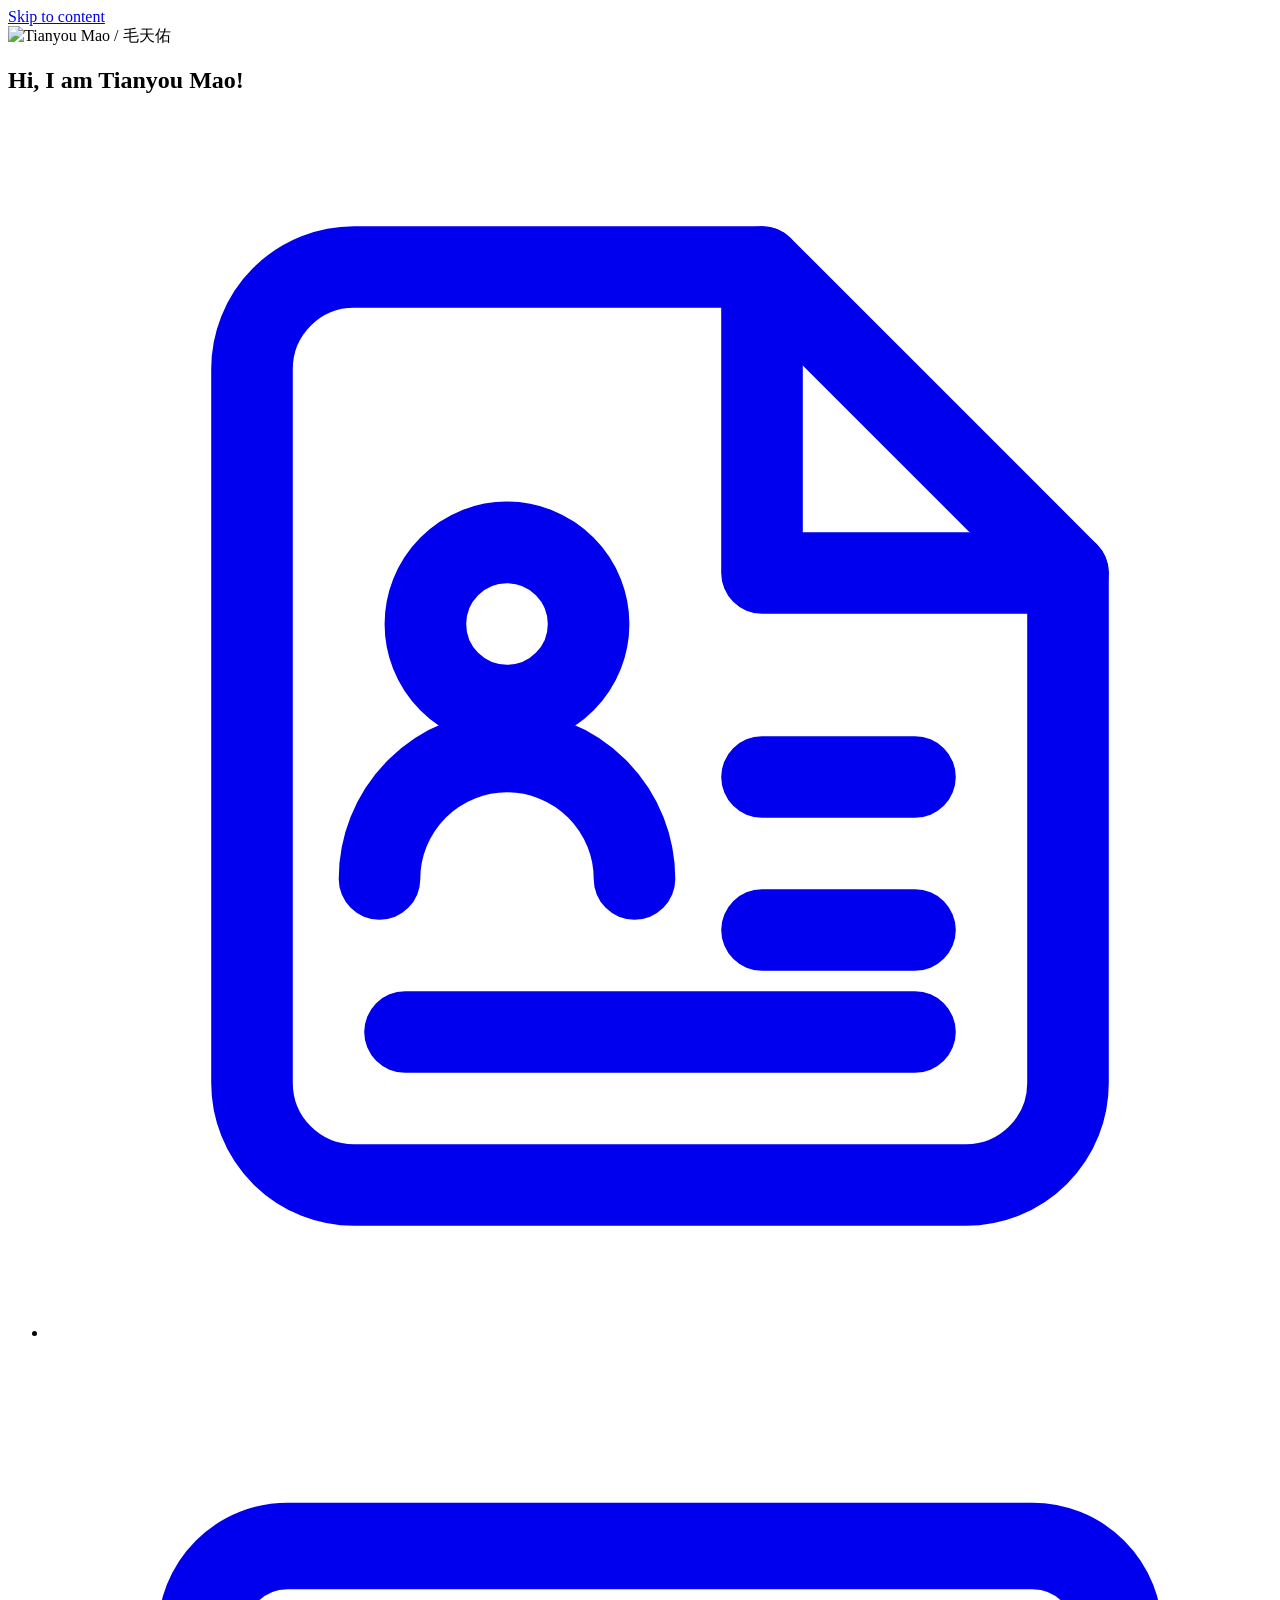
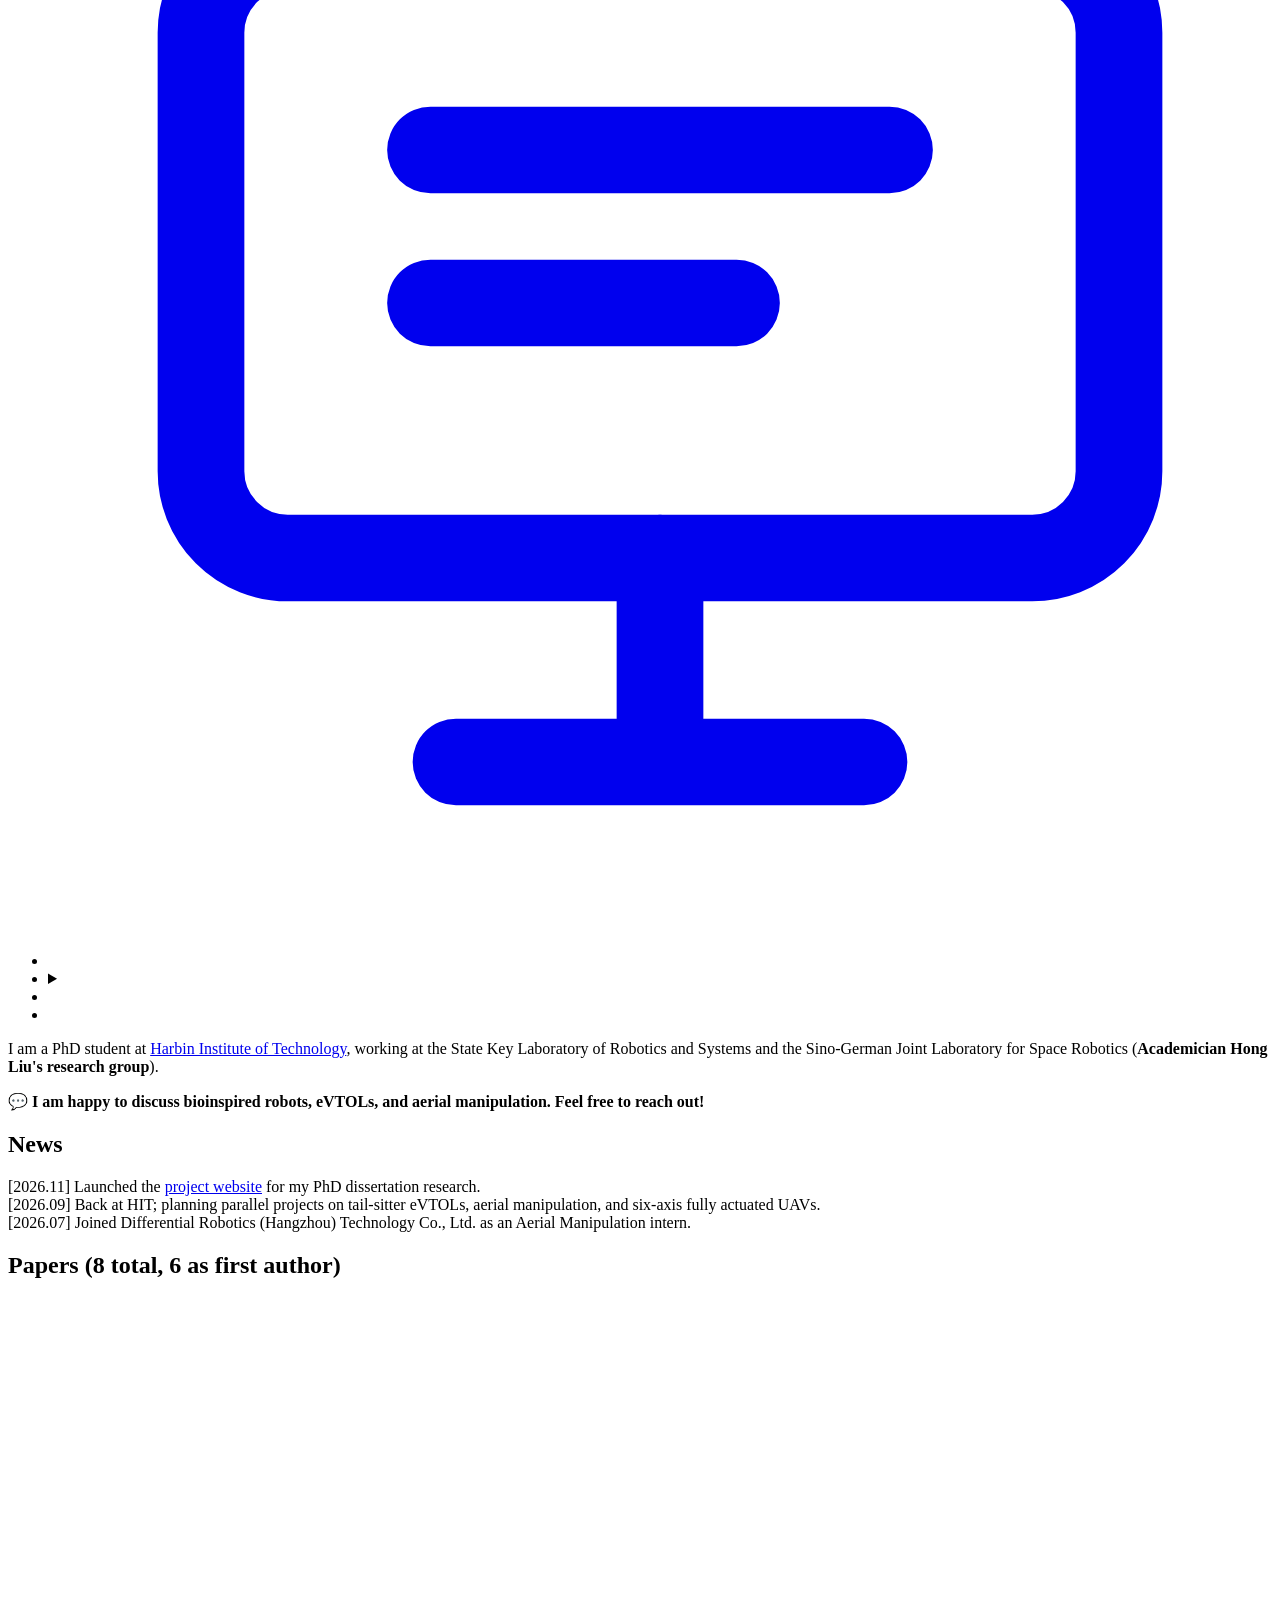
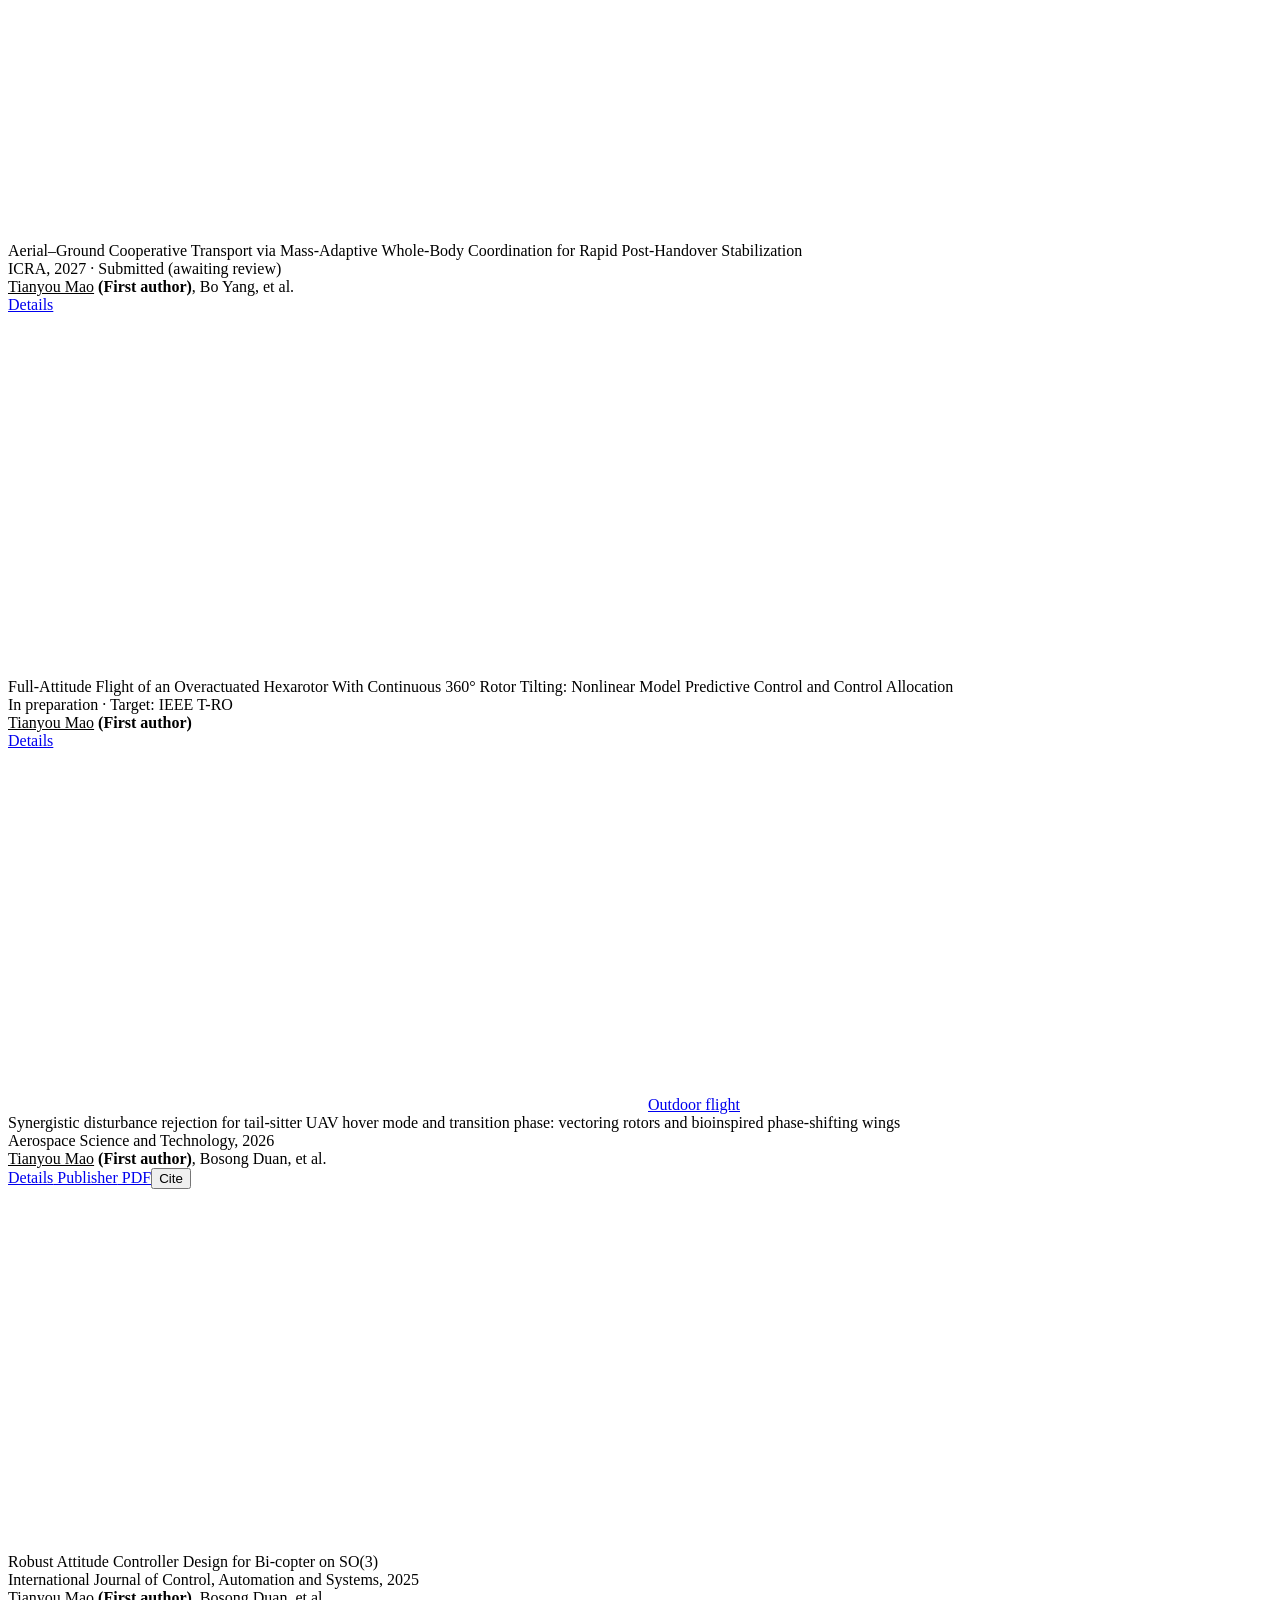
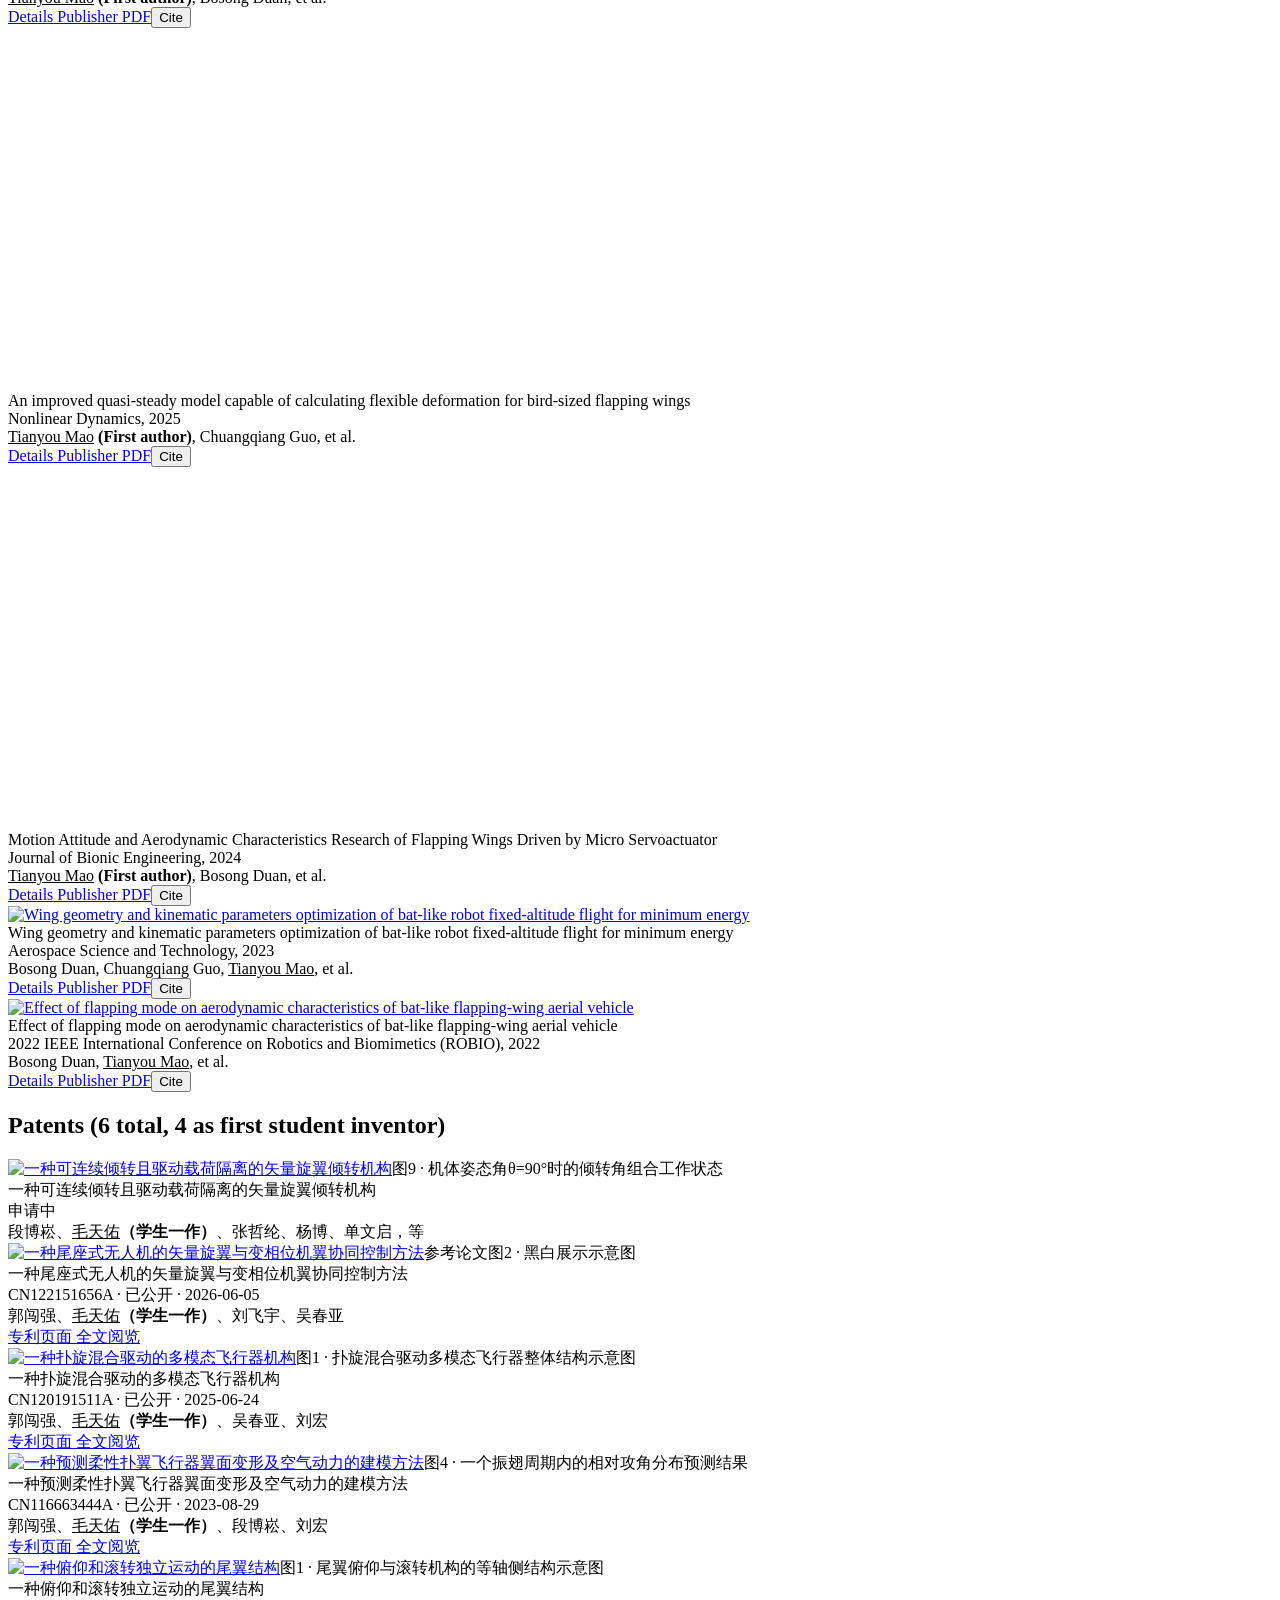
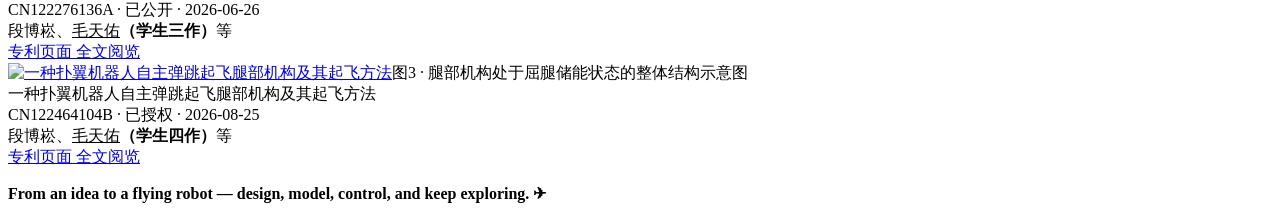
==== commit 1ecbefed: "Announce PhD project website in News" ====
--- a/index.html
+++ b/index.html
@@ -23,7 +23,7 @@
     </header>
       <div class="contact-note"><strong>💬 I am happy to discuss bioinspired robots, eVTOLs, and aerial manipulation. Feel free to reach out!</strong></div>
     </section>
-    <section id="news"><h1 class="section-title">News</h1><div class="news-list"><div><span>[2026.09]</span> Back at HIT; planning parallel projects on tail-sitter eVTOLs, aerial manipulation, and six-axis fully actuated UAVs.</div><div><span>[2026.07]</span> Joined Differential Robotics (Hangzhou) Technology Co., Ltd. as an Aerial Manipulation intern.</div></div></section>
+    <section id="news"><h1 class="section-title">News</h1><div class="news-list"><div><span>[2026.11]</span> Launched the <a href="https://project-tailsitter.jolly-sky-6680.chatgpt.site/" class="" target="_blank" rel="noopener noreferrer"> project website</a> for my PhD dissertation research.</div><div><span>[2026.09]</span> Back at HIT; planning parallel projects on tail-sitter eVTOLs, aerial manipulation, and six-axis fully actuated UAVs.</div><div><span>[2026.07]</span> Joined Differential Robotics (Hangzhou) Technology Co., Ltd. as an Aerial Manipulation intern.</div></div></section>
     <section id="publications"><h1 class="section-title">Papers <span class="section-count">(8 total, 6 as first author)</span></h1>
       <div class="paper-grid"><article class="pub-card publication" id="mass-adaptive-icra-paper"><a class="pub-card-image paper-preview" href="projects/mass-adaptive-icra-paper.html" aria-label="View details: Aerial–Ground Cooperative Transport via Mass-Adaptive Whole-Body Coordination for Rapid Post-Handover Stabilization"><video class="teaser-video" data-preview-src="assets/previews/mass-adaptive-icra-transport-33-86s-4x.mp4" poster="assets/previews/mass-adaptive-icra-transport-33-86s-4x-poster.webp" width="960" height="540" autoplay loop muted playsinline preload="none" aria-label="Aerial–Ground Cooperative Transport via Mass-Adaptive Whole-Body Coordination for Rapid Post-Handover Stabilization preview"></video></a><div class="pub-card-content"><span class="pub-card-title">Aerial–Ground Cooperative Transport via Mass-Adaptive Whole-Body Coordination for Rapid Post-Handover Stabilization</span><div class="pub-card-venue">ICRA, 2027 · Submitted (awaiting review)</div><div class="pub-card-authors" title="Tianyou Mao, Bo Yang, Zhelun Zhang, Wenqi Shan, Bosong Duan, Feiyu Liu, Tianyu Zhang, Chuangqiang Guo"><u>Tianyou Mao</u> <strong class="paper-role">(First author)</strong>, Bo Yang, et al.</div><div class="pub-links"><a href="projects/mass-adaptive-icra-paper.html" class="btn-project"><span class="fa fa-file-alt" aria-hidden="true"></span> Details</a></div></div></article><article class="pub-card publication" id="hexarotor-paper"><a class="pub-card-image paper-preview" href="projects/hexarotor-paper.html" aria-label="View details: Full-Attitude Flight of an Overactuated Hexarotor With Continuous 360° Rotor Tilting: Nonlinear Model Predictive Control and Control Allocation"><video class="teaser-video" data-preview-src="assets/previews/hexarotor-paper-4x-no-ring.mp4" poster="assets/previews/hexarotor-paper-4x-no-ring-poster.webp" width="640" height="360" autoplay loop muted playsinline preload="none" aria-label="Full-Attitude Flight of an Overactuated Hexarotor With Continuous 360° Rotor Tilting: Nonlinear Model Predictive Control and Control Allocation preview"></video></a><div class="pub-card-content"><span class="pub-card-title">Full-Attitude Flight of an Overactuated Hexarotor With Continuous 360° Rotor Tilting: Nonlinear Model Predictive Control and Control Allocation</span><div class="pub-card-venue">In preparation · Target: IEEE T-RO</div><div class="pub-card-authors" title="Tianyou Mao"><u>Tianyou Mao</u> <strong class="paper-role">(First author)</strong></div><div class="pub-links"><a href="projects/hexarotor-paper.html" class="btn-project"><span class="fa fa-file-alt" aria-hidden="true"></span> Details</a></div></div></article><article class="pub-card publication" id="tail-sitter-paper"><a class="pub-card-image paper-preview" href="projects/tail-sitter-paper.html" aria-label="View details: Synergistic disturbance rejection for tail-sitter UAV hover mode and transition phase: vectoring rotors and bioinspired phase-shifting wings"><video class="teaser-video" data-preview-src="assets/previews/tail-sitter-paper-dedithered.mp4" poster="assets/previews/tail-sitter-paper-dedithered-poster.webp" width="640" height="360" autoplay loop muted playsinline preload="none" aria-label="Synergistic disturbance rejection for tail-sitter UAV hover mode and transition phase: vectoring rotors and bioinspired phase-shifting wings preview"></video><span class="media-caption">Outdoor flight</span></a><div class="pub-card-content"><span class="pub-card-title">Synergistic disturbance rejection for tail-sitter UAV hover mode and transition phase: vectoring rotors and bioinspired phase-shifting wings</span><div class="pub-card-venue">Aerospace Science and Technology, 2026</div><div class="pub-card-authors" title="Tianyou Mao, Bosong Duan, Feiyu Liu, Chuangqiang Guo"><u>Tianyou Mao</u> <strong class="paper-role">(First author)</strong>, Bosong Duan, et al.</div><div class="pub-links"><a href="projects/tail-sitter-paper.html" class="btn-project"><span class="fa fa-file-alt" aria-hidden="true"></span> Details</a><a href="https://www.sciencedirect.com/science/article/pii/S1270963826010515" class="btn-paper" target="_blank" rel="noopener noreferrer"><span class="fa fa-external-link-alt" aria-hidden="true"></span> Publisher</a><a href="documents/tail-sitter-paper.html" class="btn-paper-pdf" target="_blank" rel="noopener noreferrer"><span class="fa fa-file-alt" aria-hidden="true"></span> PDF</a><button type="button" class="btn-cite" data-cite-id="tail-sitter-paper" aria-haspopup="dialog"><span class="fa fa-quote-right" aria-hidden="true"></span> Cite</button></div></div></article><article class="pub-card publication" id="bicopter-paper"><a class="pub-card-image paper-preview" href="projects/bicopter-paper.html" aria-label="View details: Robust Attitude Controller Design for Bi-copter on SO(3)"><video class="teaser-video" data-preview-src="assets/previews/bicopter-paper.mp4" poster="assets/previews/bicopter-paper-poster.webp" width="640" height="360" autoplay loop muted playsinline preload="none" aria-label="Robust Attitude Controller Design for Bi-copter on SO(3) preview"></video></a><div class="pub-card-content"><span class="pub-card-title">Robust Attitude Controller Design for Bi-copter on SO(3)</span><div class="pub-card-venue">International Journal of Control, Automation and Systems, 2025</div><div class="pub-card-authors" title="Tianyou Mao, Bosong Duan, Chuangqiang Guo"><u>Tianyou Mao</u> <strong class="paper-role">(First author)</strong>, Bosong Duan, et al.</div><div class="pub-links"><a href="projects/bicopter-paper.html" class="btn-project"><span class="fa fa-file-alt" aria-hidden="true"></span> Details</a><a href="https://link.springer.com/article/10.1007/s12555-025-0226-z" class="btn-paper" target="_blank" rel="noopener noreferrer"><span class="fa fa-external-link-alt" aria-hidden="true"></span> Publisher</a><a href="documents/bicopter-paper.html" class="btn-paper-pdf" target="_blank" rel="noopener noreferrer"><span class="fa fa-file-alt" aria-hidden="true"></span> PDF</a><button type="button" class="btn-cite" data-cite-id="bicopter-paper" aria-haspopup="dialog"><span class="fa fa-quote-right" aria-hidden="true"></span> Cite</button></div></div></article><article class="pub-card publication" id="flapping-model-paper"><a class="pub-card-image paper-preview" href="projects/flapping-model-paper.html" aria-label="View details: An improved quasi-steady model capable of calculating flexible deformation for bird-sized flapping wings"><video class="teaser-video" data-preview-src="assets/previews/flapping-model-paper-dedithered.mp4" poster="assets/previews/flapping-model-paper-dedithered-poster.webp" width="640" height="360" autoplay loop muted playsinline preload="none" aria-label="An improved quasi-steady model capable of calculating flexible deformation for bird-sized flapping wings preview"></video></a><div class="pub-card-content"><span class="pub-card-title">An improved quasi-steady model capable of calculating flexible deformation for bird-sized flapping wings</span><div class="pub-card-venue">Nonlinear Dynamics, 2025</div><div class="pub-card-authors" title="Tianyou Mao, Chuangqiang Guo, Bosong Duan"><u>Tianyou Mao</u> <strong class="paper-role">(First author)</strong>, Chuangqiang Guo, et al.</div><div class="pub-links"><a href="projects/flapping-model-paper.html" class="btn-project"><span class="fa fa-file-alt" aria-hidden="true"></span> Details</a><a href="https://link.springer.com/article/10.1007/s11071-024-10570-6" class="btn-paper" target="_blank" rel="noopener noreferrer"><span class="fa fa-external-link-alt" aria-hidden="true"></span> Publisher</a><a href="documents/flapping-model-paper.html" class="btn-paper-pdf" target="_blank" rel="noopener noreferrer"><span class="fa fa-file-alt" aria-hidden="true"></span> PDF</a><button type="button" class="btn-cite" data-cite-id="flapping-model-paper" aria-haspopup="dialog"><span class="fa fa-quote-right" aria-hidden="true"></span> Cite</button></div></div></article><article class="pub-card publication" id="flapping-servo-paper"><a class="pub-card-image paper-preview" href="projects/flapping-servo-paper.html" aria-label="View details: Motion Attitude and Aerodynamic Characteristics Research of Flapping Wings Driven by Micro Servoactuator"><video class="teaser-video" data-preview-src="assets/previews/flapping-servo-paper.mp4" poster="assets/previews/flapping-servo-paper-poster.webp" width="640" height="360" autoplay loop muted playsinline preload="none" aria-label="Motion Attitude and Aerodynamic Characteristics Research of Flapping Wings Driven by Micro Servoactuator preview"></video></a><div class="pub-card-content"><span class="pub-card-title">Motion Attitude and Aerodynamic Characteristics Research of Flapping Wings Driven by Micro Servoactuator</span><div class="pub-card-venue">Journal of Bionic Engineering, 2024</div><div class="pub-card-authors" title="Tianyou Mao, Bosong Duan, Bihui Yin, Chuangqiang Guo"><u>Tianyou Mao</u> <strong class="paper-role">(First author)</strong>, Bosong Duan, et al.</div><div class="pub-links"><a href="projects/flapping-servo-paper.html" class="btn-project"><span class="fa fa-file-alt" aria-hidden="true"></span> Details</a><a href="https://link.springer.com/article/10.1007/s42235-024-00598-0" class="btn-paper" target="_blank" rel="noopener noreferrer"><span class="fa fa-external-link-alt" aria-hidden="true"></span> Publisher</a><a href="documents/flapping-servo-paper.html" class="btn-paper-pdf" target="_blank" rel="noopener noreferrer"><span class="fa fa-file-alt" aria-hidden="true"></span> PDF</a><button type="button" class="btn-cite" data-cite-id="flapping-servo-paper" aria-haspopup="dialog"><span class="fa fa-quote-right" aria-hidden="true"></span> Cite</button></div></div></article><article class="pub-card publication" id="bat-energy-paper"><a class="pub-card-image paper-preview" href="projects/bat-energy-paper.html" aria-label="View details: Wing geometry and kinematic parameters optimization of bat-like robot fixed-altitude flight for minimum energy"><img src="assets/previews/bat-energy-paper.webp" alt="Wing geometry and kinematic parameters optimization of bat-like robot fixed-altitude flight for minimum energy" loading="lazy" decoding="async"></a><div class="pub-card-content"><span class="pub-card-title">Wing geometry and kinematic parameters optimization of bat-like robot fixed-altitude flight for minimum energy</span><div class="pub-card-venue">Aerospace Science and Technology, 2023</div><div class="pub-card-authors" title="Bosong Duan, Chuangqiang Guo, Tianyou Mao, Hong Liu">Bosong Duan, Chuangqiang Guo, <u>Tianyou Mao</u>, et al.</div><div class="pub-links"><a href="projects/bat-energy-paper.html" class="btn-project"><span class="fa fa-file-alt" aria-hidden="true"></span> Details</a><a href="https://www.sciencedirect.com/science/article/pii/S1270963823003796" class="btn-paper" target="_blank" rel="noopener noreferrer"><span class="fa fa-external-link-alt" aria-hidden="true"></span> Publisher</a><a href="documents/bat-energy-paper.html" class="btn-paper-pdf" target="_blank" rel="noopener noreferrer"><span class="fa fa-file-alt" aria-hidden="true"></span> PDF</a><button type="button" class="btn-cite" data-cite-id="bat-energy-paper" aria-haspopup="dialog"><span class="fa fa-quote-right" aria-hidden="true"></span> Cite</button></div></div></article><article class="pub-card publication" id="bat-flapping-mode-paper"><a class="pub-card-image paper-preview" href="projects/bat-flapping-mode-paper.html" aria-label="View details: Effect of flapping mode on aerodynamic characteristics of bat-like flapping-wing aerial vehicle"><img src="assets/previews/bat-flapping-mode-paper.webp" alt="Effect of flapping mode on aerodynamic characteristics of bat-like flapping-wing aerial vehicle" loading="lazy" decoding="async"></a><div class="pub-card-content"><span class="pub-card-title">Effect of flapping mode on aerodynamic characteristics of bat-like flapping-wing aerial vehicle</span><div class="pub-card-venue">2022 IEEE International Conference on Robotics and Biomimetics (ROBIO), 2022</div><div class="pub-card-authors" title="Bosong Duan, Tianyou Mao, Kening Gong, Chuangqiang Guo, Hong Liu">Bosong Duan, <u>Tianyou Mao</u>, et al.</div><div class="pub-links"><a href="projects/bat-flapping-mode-paper.html" class="btn-project"><span class="fa fa-file-alt" aria-hidden="true"></span> Details</a><a href="https://ieeexplore.ieee.org/document/10012021" class="btn-paper" target="_blank" rel="noopener noreferrer"><span class="fa fa-external-link-alt" aria-hidden="true"></span> Publisher</a><a href="documents/bat-flapping-mode-paper.html" class="btn-paper-pdf" target="_blank" rel="noopener noreferrer"><span class="fa fa-file-alt" aria-hidden="true"></span> PDF</a><button type="button" class="btn-cite" data-cite-id="bat-flapping-mode-paper" aria-haspopup="dialog"><span class="fa fa-quote-right" aria-hidden="true"></span> Cite</button></div></div></article></div>
     </section>
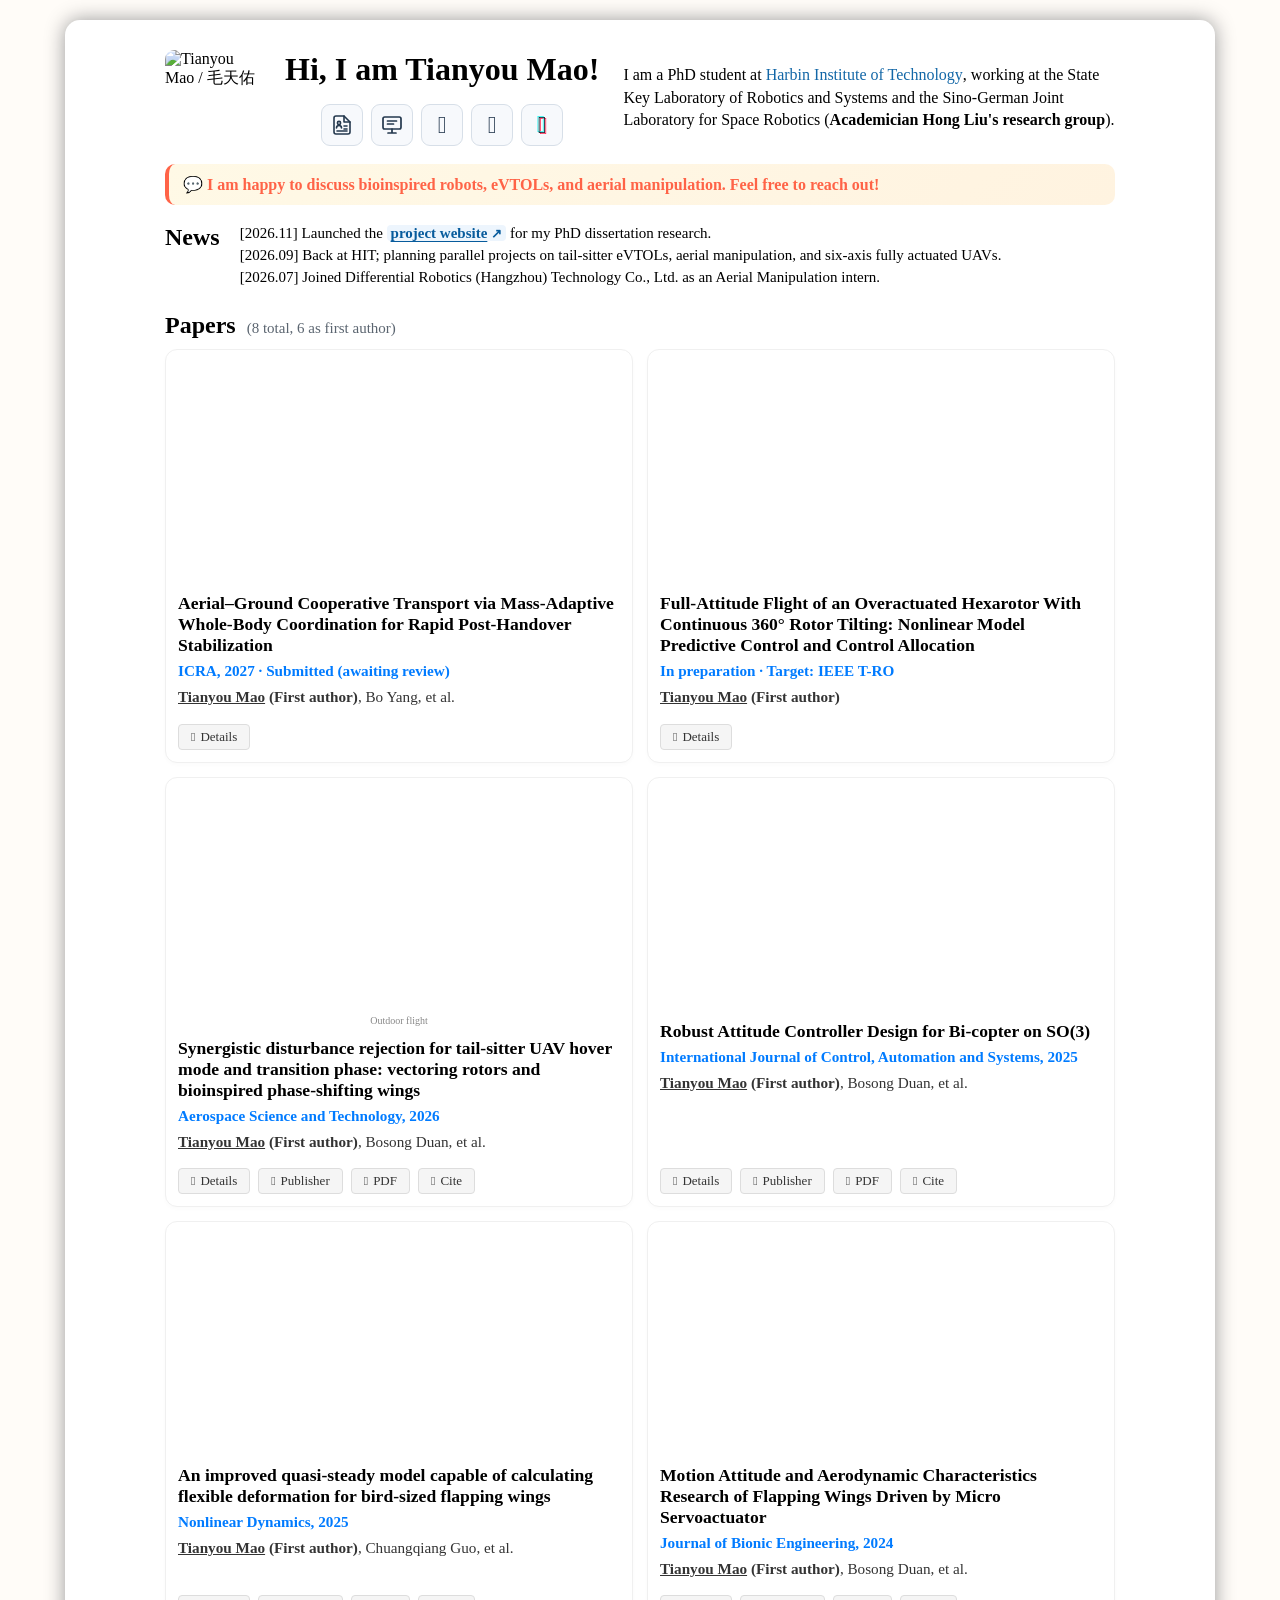
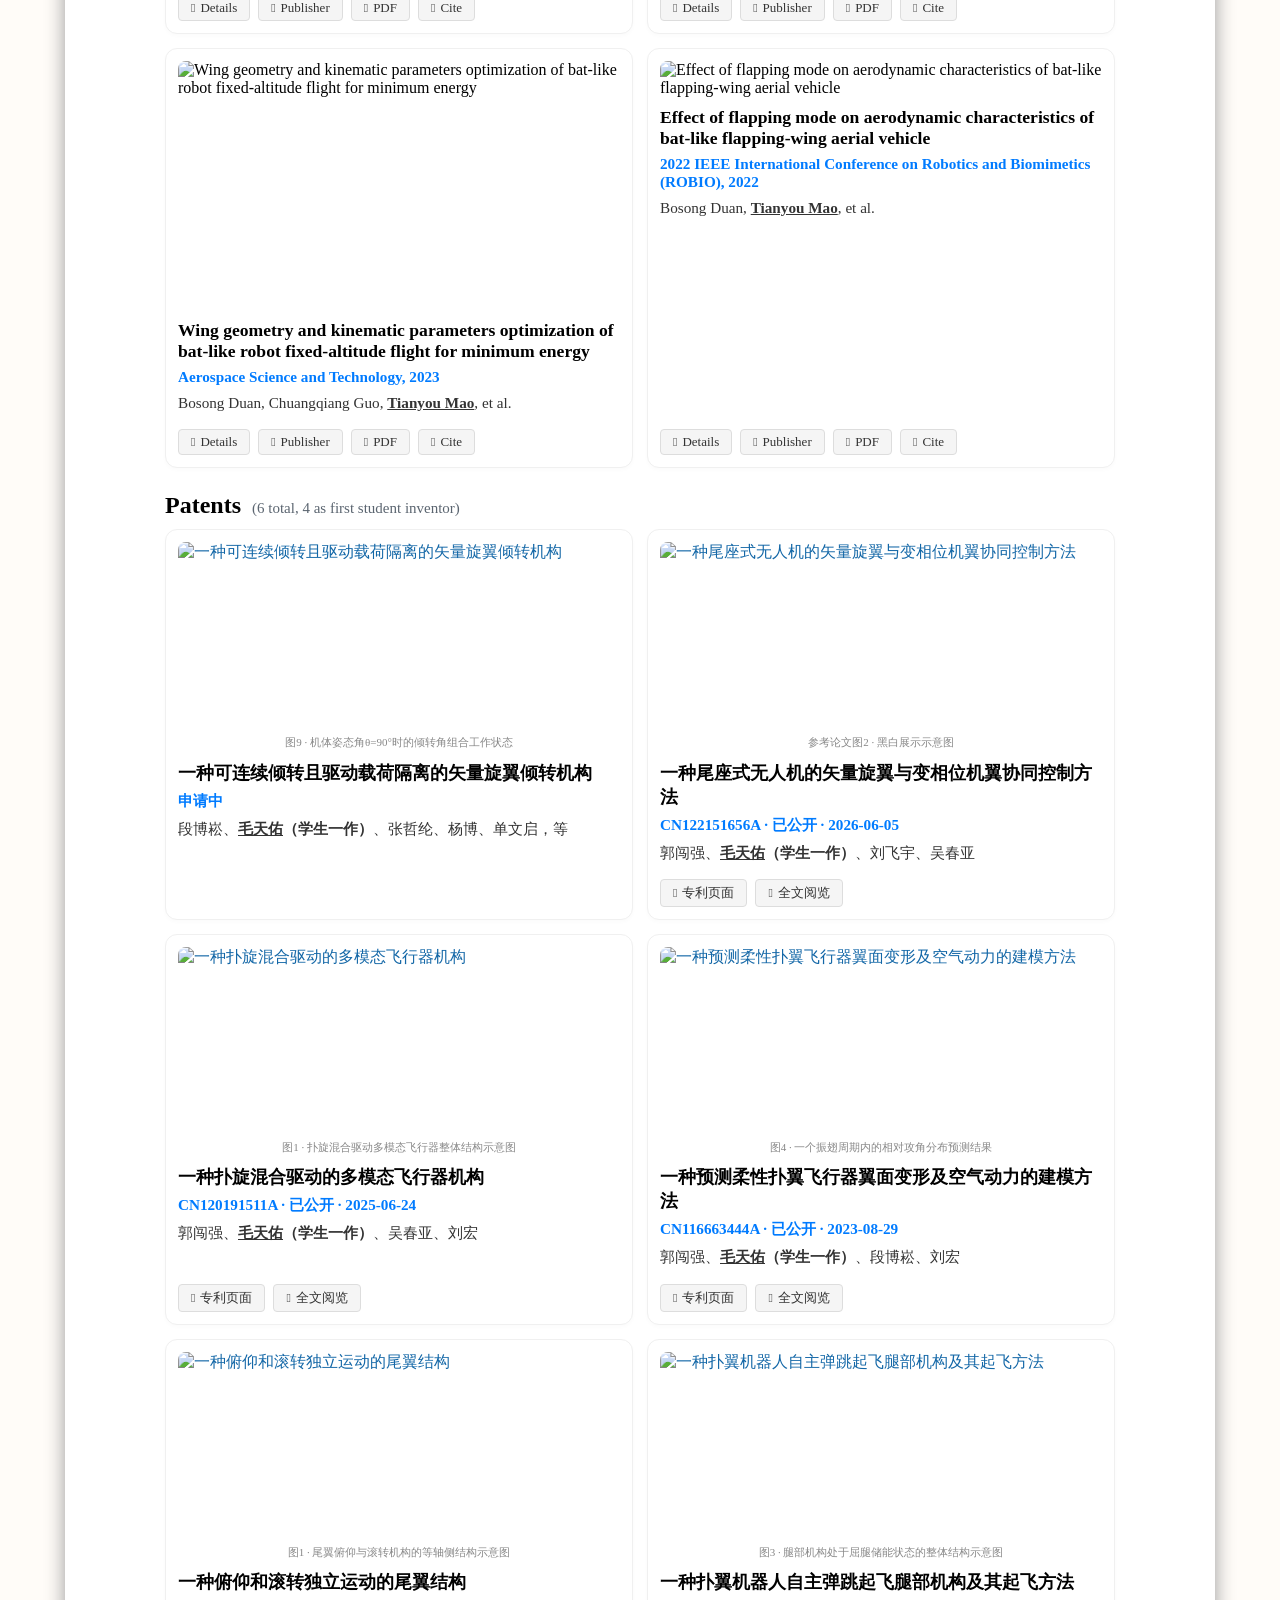
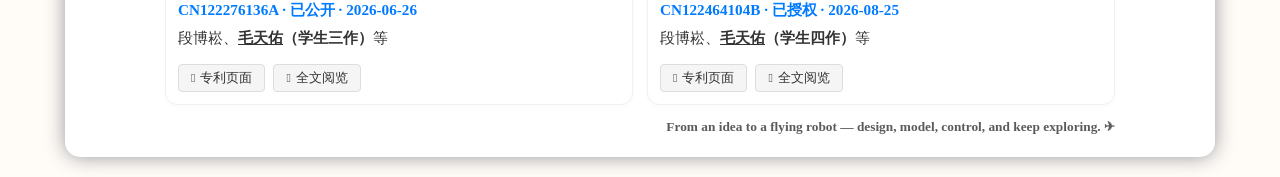
==== commit 2ecae73a: "Make News project link visibly interactive" ====
--- a/index.html
+++ b/index.html
@@ -6,7 +6,7 @@
   <meta name="description" content="Tianyou Mao, PhD student at Harbin Institute of Technology. Bioinspired flying robots, aerodynamics, flight control, and aerial manipulation.">
   <meta name="theme-color" content="#fffcf8">
   <link rel="icon" href="assets/images/favicon.svg" type="image/svg+xml">
-  <link rel="stylesheet" href="assets/site.css"><script src="assets/site.js" defer></script>
+  <link rel="stylesheet" href="assets/site.css?v=9ff0601f4c62"><script src="assets/site.js" defer></script>
 </head>
 <body>
 <a class="skip" href="#about">Skip to content</a>
--- a/assets/site.css
+++ b/assets/site.css
@@ -0,0 +1,68 @@
+/* The observed reference uses unavailable Garamond faces with a serif fallback. */
+@font-face{font-family:"Font Awesome 6 Free";font-style:normal;font-weight:900;font-display:block;src:url("vendor/fontawesome/fa-solid-900.woff2") format("woff2")}
+@font-face{font-family:"Font Awesome 6 Brands";font-style:normal;font-weight:400;font-display:block;src:url("vendor/fontawesome/fa-brands-400.woff2") format("woff2")}
+@font-face{font-family:Academicons;font-style:normal;font-weight:400;font-display:block;src:url("vendor/academicons/academicons.woff") format("woff")}
+body{font-family:Garamond,"Times New Roman",serif;background:#fffcf8;font-size:16px;color:#000}
+.content{width:1050px;padding:22px 50px;margin:20px auto;background:#fff;box-shadow:0 0 20px #999;border-radius:15px}
+#container{margin-left:auto;margin-right:auto;width:950px;text-align:left;position:relative}
+h1,h2,h3,h4{font-family:"Garamond Bold","Times New Roman",serif}
+h1{color:#000}h2{font-size:130%}strong,b{font-family:"Garamond Bold","Times New Roman",serif}
+a{font-family:"Garamond Medium","Times New Roman",serif}
+a:link,a:visited{color:#1367a7;text-decoration:none}a:hover{text-decoration:none}
+button{font-family:inherit;cursor:pointer}a:focus-visible,button:focus-visible,summary:focus-visible{outline:2px solid #1367a7;outline-offset:4px}[hidden]{display:none!important}
+.profile-header{display:grid;grid-template-columns:96px max-content minmax(0,1fr);align-items:center;gap:24px;margin:8px 0 18px;position:relative}
+#portrait{display:block;flex-shrink:0;margin:0;border-radius:10%;width:96px;height:96px;object-fit:cover;object-position:center 34%}
+#DocInfo{flex:1;min-width:0;height:96px;color:#1367a7;font-size:18px}#intro{display:flex;flex-direction:column;justify-content:space-between;height:100%;text-align:center}#intro h1{margin:0;font-size:32px;line-height:1.2}.profile-name{white-space:nowrap}
+.profile-line{margin-bottom:10px}.profile-line>a{display:inline-block}.home-link:link,.home-link:visited{color:tomato;font-size:20px;font-weight:bold}.email-link:link,.email-link:visited{color:navy;font-size:20px;font-weight:bold}.email-link>span:not(.fa){font-family:"Garamond Bold","Times New Roman",serif}
+.email-link{white-space:nowrap}
+.icon-list{position:relative;list-style:none;display:flex;align-items:center;justify-content:center;gap:8px;padding:0;width:100%;margin:0}.icon-list>li{display:block}.icon-list a,.email-toggle{display:inline-flex;align-items:center;justify-content:center;box-sizing:border-box;width:42px;height:42px;border:1px solid #d7dfe8;border-radius:9px;background:#f7f9fc;color:#24384d;transition:background .2s,border-color .2s}.icon-list a>span,.email-toggle>span{margin:0;font-size:24px}.icon-list a:hover,.email-toggle:hover{background:#edf3fa;border-color:#9baec3}.resume-icon,.presentation-icon{width:24px;height:24px;flex-shrink:0}.icon-list .download:hover .resume-icon{animation:shake .5s infinite;color:brown}.icon-list .presentation-download:hover .presentation-icon{animation:shake .5s infinite;color:#113ba6}
+.email-toggle{list-style:none;cursor:pointer}.email-toggle::-webkit-details-marker{display:none}.email-picker[open]>.email-toggle{background:#edf3fa;border-color:#9baec3}.email-options{position:absolute;z-index:20;top:calc(100% + 10px);left:0;box-sizing:border-box;width:min(300px,100%);padding:8px;background:#fff;border:1px solid #d7dfe8;border-radius:12px;box-shadow:0 10px 30px #24384d26;text-align:left}.email-options .email-link{display:flex;justify-content:flex-start;width:100%;height:auto;min-height:42px;padding:10px;border:0;border-radius:6px;background:transparent;color:#24384d;font:500 14px/20px Arial,sans-serif}.email-options .email-link:hover{background:#edf3fa}.email-toggle:hover>span{animation:shake .5s infinite}
+.fa,.fab,.ai{display:inline-block;font-style:normal;font-variant:normal;line-height:1;text-rendering:auto;-webkit-font-smoothing:antialiased}.fa{font-family:"Font Awesome 6 Free";font-weight:900}.fab{font-family:"Font Awesome 6 Brands";font-weight:400}.ai{font-family:Academicons;font-weight:400}
+.fa-home:before{content:"\f015"}.fa-envelope:before{content:"\f0e0"}.fa-at:before{content:"\f1fa"}.fa-file-alt:before{content:"\f15c"}.fa-video:before{content:"\f03d"}.fa-play:before{content:"\f04b"}.fa-code:before{content:"\f121"}.fa-arrow-left:before{content:"\f060"}.fa-download:before{content:"\f019"}
+.fa-github:before{content:"\f09b"}.fa-twitter:before{content:"\f099"}.fa-youtube:before{content:"\f167"}.fa-bilibili:before{content:"\e3d9"}.ai-google-scholar:before{content:"\e9d4"}.ai-cv:before{content:"\e9a5"}
+.fa-tiktok:before{content:"\e07b"}.icon-list .fa-tiktok{color:#111827;text-shadow:-1.2px -1px 0 #25f4ee,1.2px 1px 0 #fe2c55}.icon-list a:hover>.fa-tiktok{color:#111827;text-shadow:-1.5px -1px 0 #25f4ee,1.5px 1px 0 #fe2c55}
+hr{border:none;border-top:2px dashed rgba(63,61,61,.344);color:#fff;background:#fff;height:2px;width:100%}
+.biography{min-width:0;color:black;margin:0;text-align:left}.biography p{margin:0;line-height:1.4}.contact-note{background:linear-gradient(135deg,#fff9e6 0%,#fff3e0 100%);padding:11px 14px;border-radius:10px;border-left:4px solid tomato;margin:12px 0}.contact-note strong{color:tomato}
+.section-title{margin-top:24px;margin-bottom:10px}.section-count{display:inline-block;margin-left:5px;font-size:15px;line-height:1.4;font-weight:400;color:#5b6570}#news{display:grid;grid-template-columns:auto minmax(0,1fr);align-items:start;column-gap:20px;margin:18px 0}#news .section-title{font-size:24px;line-height:1.2;margin:0}.news-list{min-width:0;font-size:15px;line-height:1.45}.news-list>div{margin:0}
+.news-list a:link,.news-list a:visited{color:#075b9c;font-weight:700;text-decoration:underline;text-decoration-thickness:1.3px;text-underline-offset:3px;white-space:nowrap;background:#edf5fd;border-radius:4px;padding:0 4px;transition:color .15s,background-color .15s}
+.news-list a[target="_blank"]::after{content:"↗";display:inline-block;margin-left:4px;font-family:Arial,sans-serif;font-size:.85em;line-height:1;text-decoration:none}
+.news-list a:hover{color:#063b72;background:#dcecff;text-decoration:underline;text-decoration-thickness:2px}
+.news-list a:focus-visible{outline:2px solid #1367a7;outline-offset:3px;background:#dcecff}
+.pub-card{display:flex;align-items:center;background:white;border:1px solid #f0f0f0;border-radius:12px;padding:12px;margin-bottom:12px;transition:all .3s ease;text-decoration:none;color:inherit;box-shadow:0 2px 4px rgba(0,0,0,.02)}
+.pub-card:hover{transform:translateY(-8px);box-shadow:0 12px 24px rgba(0,0,0,.1);border-color:#e0e0e0}
+.pub-card-image{flex-shrink:0;width:280px;margin-right:22px;position:relative}.pub-card-image img,.pub-card-image video{width:100%;height:auto;border-radius:8px;display:block}.pub-card-image .media-caption{display:block;text-align:right;color:#888;font:10px/1.4 "Times New Roman",serif;margin-top:3px}
+.patent .pub-card-image img{height:185px;object-fit:contain;background:#fff}.patent .pub-card-image>a{display:block;cursor:zoom-in}.patent .media-caption{font-size:11px;line-height:1.5;text-align:center;margin-top:7px}
+/* The experiment photo uses a bottom-aligned 16:9 viewport to retain the robot and test stand. */
+#bat-energy-paper .pub-card-image img{width:100%;height:auto;aspect-ratio:16/9;object-fit:cover;object-position:center bottom}
+.pub-card-content{flex-grow:1;min-width:0}.pub-card-title{font-size:1.1em;font-weight:bold;margin-bottom:6px;display:block}.pub-card-venue{color:#007bff;margin-bottom:6px;font-size:.95em;font-weight:bold}.pub-card-authors{font-size:.95em;color:#333;margin-bottom:8px}.pub-card-authors u{font-weight:700;text-underline-offset:1px}.pub-card-description{font-size:.95em;color:#333;margin:0 0 8px;line-height:1.45}
+.pub-links{display:flex;flex-wrap:wrap;gap:8px;margin-top:8px}.pub-links a,.pub-links button{display:inline-flex;align-items:center;gap:5px;padding:4px 12px;font-size:13px;font-weight:normal;line-height:normal;text-decoration:none;border-radius:4px;color:#333;background:#f5f5f5;border:1px solid #ddd;transition:all .2s}.pub-links a:hover,.pub-links button:hover{background:#333;color:white;border-color:#333}.pub-links .fa,.pub-links .fab{font-size:12px}.pub-card-links a:hover{text-decoration:underline}
+.site-footer p{text-align:right;margin-bottom:0;font-size:smaller;color:#5b5b5b}.visitor-map{text-align:center;margin:25px auto}
+@keyframes shake{0%{transform:translate(1px,1px) rotate(0deg)}10%{transform:translate(-1px,-2px) rotate(-1deg)}20%{transform:translate(-3px,0px) rotate(1deg)}30%{transform:translate(3px,2px) rotate(0deg)}40%{transform:translate(1px,-1px) rotate(1deg)}50%{transform:translate(-1px,2px) rotate(-1deg)}60%{transform:translate(-3px,1px) rotate(0deg)}70%{transform:translate(3px,1px) rotate(-1deg)}80%{transform:translate(-1px,-1px) rotate(1deg)}90%{transform:translate(1px,2px) rotate(0deg)}100%{transform:translate(1px,-2px) rotate(-1deg)}}
+.icon-list a:hover>span,.profile-line>a:hover{animation:shake .5s infinite}.icon-list a:hover>.ai-google-scholar{color:#4285f4}.icon-list a:hover>.ai-cv{color:brown}.icon-list a:hover>.fa-github{color:#4078c0}.icon-list a:hover>.fa-twitter{color:#1da1f2}.icon-list a:hover>.fa-bilibili{color:#08a4d4}.icon-list a:hover>.fa-youtube,.icon-list a:hover>.fa-video{color:#f00}.icon-list a:hover>.fa-envelope{color:navy}.pub-links .fa:hover{margin-top:10px}
+.video-cover-button{display:block;padding:0;background:transparent;border:0;width:100%;position:relative;text-align:left}.video-cover-button .play-badge{position:absolute;left:50%;top:50%;transform:translate(-50%,-50%);width:44px;height:44px;display:grid;place-items:center;border-radius:50%;background:#0009;color:white}.video-cover-button:hover .play-badge{background:#000c}
+dialog{box-sizing:border-box;width:min(900px,calc(100% - 32px));max-height:90vh;border:0;border-radius:12px;padding:22px;box-shadow:0 12px 24px #0003;color:#000}dialog::backdrop{background:#0009}.dialog-header{display:flex;align-items:center;justify-content:space-between;gap:15px;margin-bottom:14px}.dialog-header h2{margin:0;font-size:22px}.close-dialog{border:0;border-radius:5px;font-size:25px;background:#f5f5f5;color:#333;width:34px;height:34px}.video-player{aspect-ratio:16/9;background:#111;display:grid;align-items:center;min-height:200px}.video-player video,.video-player iframe{border:0;display:block;width:100%;height:100%;max-height:65vh}.video-caption{color:#666;font-size:14px;margin:12px 0}.video-fallback{font-size:14px}
+.project-page h1{margin:20px 0 12px;font-size:32px}.project-page .project-authors{text-align:center}.project-page .project-cover{display:block;max-width:720px;width:100%;margin:30px auto 8px;border-radius:8px}.project-page .cover-caption{font-size:12px;color:#777;text-align:center}.project-page .project-heading{text-align:center;margin-top:35px}.project-page .project-heading .pub-links{justify-content:center}.project-page .project-body{line-height:1.65}.project-page li{margin-bottom:10px}.project-page .back-link{display:inline-block;margin:10px 0}.project-page .related-paper{padding:15px;border:1px solid #f0f0f0;border-radius:8px;margin:15px 0}
+.skip{position:absolute;top:-100px;left:20px;padding:10px 20px;background:white;z-index:10}.skip:focus{top:10px}
+.paper-media-stack{display:grid;grid-template-columns:repeat(2,minmax(0,1fr));gap:8px}.paper-media-stack figure{margin:0;min-width:0}
+.paper-detail-media .paper-media-stack{grid-template-columns:1fr;gap:24px}.paper-detail-media .paper-media-stack video{display:block;width:100%;height:auto;border-radius:10px}
+.gif-frame{position:relative;overflow:hidden;width:100%;max-width:164px;margin:auto;border-radius:8px;background:#111}
+.gif-frame img{position:absolute;top:0;left:var(--gif-left);width:var(--gif-width);height:100%;max-width:none;max-height:none!important;object-fit:fill!important;border-radius:0}
+.project-cover-media{max-width:720px;margin:30px auto 8px}.project-cover-media>img{display:block;width:100%;border-radius:8px}.project-cover-media .gif-frame{max-width:260px}
+@media(max-width:1180px){.content{box-sizing:border-box;width:calc(100% - 32px);padding:25px 40px}#container{width:100%}}
+@media(max-width:999px){.profile-header{grid-template-columns:96px minmax(0,1fr)}.profile-header .biography{grid-column:1/-1}.profile-header #DocInfo{justify-self:start;max-width:100%}}
+@media(max-width:720px){.content{width:calc(100% - 16px);padding:22px 24px;margin:12px auto;border-radius:12px;box-shadow:0 0 12px #aaa}body{margin:0}.profile-header{gap:16px 12px;margin-top:0;margin-bottom:18px}.profile-header #DocInfo{justify-self:stretch}.section-count{margin-left:0;font-size:14px}#intro h1{font-size:22px}.icon-list{position:static;gap:4px}.icon-list a,.email-toggle{width:34px;height:34px}.icon-list a>span,.email-toggle>span{font-size:20px}.resume-icon,.presentation-icon{width:22px;height:22px}.email-options .email-link{width:100%;height:auto}.section-title{font-size:28px}.biography{line-height:1.45;text-align:left}.biography p{line-height:1.45}#news{column-gap:12px}#news .section-title{font-size:21px}.news-list{font-size:14px;line-height:1.4}.news-list>div+div{margin-top:5px}.pub-card{flex-direction:column;align-items:stretch;gap:12px}.pub-card-image{width:100%;margin:0}.pub-card-image img,.pub-card-image video{max-height:280px;object-fit:contain}.pub-card-content{width:100%}.pub-card-title{line-height:1.3}.pub-card-authors{line-height:1.35}.pub-card-venue{line-height:1.3}.pub-links{gap:7px}.pub-links a,.pub-links button{padding:6px 10px}.contact-note{line-height:1.4}.project-page h1{font-size:26px}.site-footer p{line-height:1.4}}
+@media(min-width:1000px){.paper-grid,.patent-grid{display:grid;grid-template-columns:repeat(2,minmax(0,1fr));gap:14px}.paper-grid .publication,.patent-grid .patent{flex-direction:column;align-items:stretch;gap:10px;margin:0}.paper-grid .pub-card-image,.patent-grid .pub-card-image{width:100%;margin:0}.paper-grid .pub-card-content,.patent-grid .pub-card-content{display:flex;flex-direction:column}.paper-grid .pub-links,.patent-grid .pub-links{margin-top:auto;padding-top:8px}.paper-grid .pub-card-authors,.patent-grid .pub-card-authors{line-height:1.4}.paper-grid .pub-card-image{height:auto}.paper-grid .pub-card-image img,.paper-grid .pub-card-image video{width:100%;max-width:100%;height:auto;max-height:none;object-fit:contain;margin:0}.paper-grid .media-caption{text-align:center}.paper-grid #bat-energy-paper .pub-card-image img{width:100%;height:auto;object-fit:cover}}
+@media(prefers-reduced-motion:reduce){.pub-card,.pub-links a,.pub-links button,.icon-list a,.email-toggle{transition:none}.pub-card:hover{transform:none}.icon-list a:hover>span,.email-toggle:hover>span,.icon-list .download:hover .resume-icon,.icon-list .presentation-download:hover .presentation-icon,.profile-line>a:hover,.pub-links .fa:hover{animation:none}}
+@media print{body{background:white}.content{box-shadow:none;border-radius:0;margin:0;width:auto;padding:0}#container{width:auto}.pub-card{break-inside:avoid;transform:none!important}dialog,.skip{display:none}}
+/* Paper-specific details and journal-style citation export. */
+.fa-external-link-alt:before{content:"\f35d"}.fa-quote-right:before{content:"\f10e"}
+.paper-preview{display:block;color:inherit!important}.paper-preview:focus-visible{outline-offset:5px;border-radius:8px}
+.publication:not(:has(.pub-card-image)){justify-content:center;background:linear-gradient(145deg,#fff,#f8fafc)}
+.paper-detail .project-heading{margin:20px 0}.paper-detail .project-heading h1{font-size:30px;line-height:1.25;margin:16px auto;max-width:900px}.paper-detail .project-authors{line-height:1.65}.paper-detail .project-authors u{font-weight:700;text-underline-offset:2px}
+.paper-detail-media{max-width:900px;margin:24px auto}.paper-detail-media>img,.paper-detail-media>video{display:block;width:100%;height:auto;max-height:640px;object-fit:contain;border-radius:10px}.paper-detail-media .media-caption{display:block;text-align:center;color:#777;font-size:13px;margin-top:8px}
+.paper-detail .project-body{max-width:850px;margin:26px auto}.paper-detail .project-body h2{margin-bottom:10px;font-size:24px}.contributions{padding-left:25px}.contributions li{padding-left:6px;margin-bottom:18px}.contributions h3{font-size:18px;margin:0 0 5px}.contributions p{margin:0}.paper-source-note,.paper-availability{max-width:850px;margin:22px auto;color:#626c76;line-height:1.6}.paper-source-note{font-size:13px}
+#cite-dialog{width:min(730px,calc(100% - 28px));padding:24px}#cite-dialog .close-cite{border:0;border-radius:6px;background:#f5f5f5;width:34px;height:34px;font-size:25px;flex-shrink:0}#cite-paper-title{line-height:1.4;color:#414b55;margin:0 0 18px}#cite-dialog label{display:block;font-weight:bold;margin-bottom:8px}#cite-format{box-sizing:border-box;width:100%;padding:9px 12px;border:1px solid #bcc8d3;border-radius:6px;background:#fff;font:15px Georgia,serif;color:#26394d}#cite-text{box-sizing:border-box;display:block;width:100%;height:225px;resize:vertical;min-height:150px;max-height:40vh;overflow:auto;margin-top:16px;padding:14px;border:1px solid #d8e0e8;border-radius:8px;background:#f8fafc;color:#182635;font:14px/1.6 monospace;white-space:pre-wrap;overflow-wrap:anywhere}.cite-actions{display:flex;align-items:center;flex-wrap:wrap;gap:10px;margin-top:16px}.cite-actions button{padding:9px 14px;border:1px solid #bcc8d3;border-radius:6px;background:#f5f7f9;color:#26394d;font-size:14px}#copy-citation{background:#243b53;color:white;border-color:#243b53}.cite-actions button:hover{filter:brightness(.94)}#cite-status{font-size:13px;color:#396746}.sr-only{position:absolute!important;width:1px;height:1px;padding:0;overflow:hidden;clip:rect(0,0,0,0);white-space:nowrap}
+@media(max-width:720px){.paper-detail .project-heading h1{font-size:25px}.paper-detail-media{margin:20px -6px}.paper-detail .project-body{margin:22px 0}.paper-detail .project-body h2{font-size:22px}.paper-detail .project-authors{font-size:15px}#cite-dialog{padding:18px}#cite-text{font-size:12px;height:220px}.cite-actions button{padding:8px 11px}}
+
+/* Paper media and its title share the full content width at every viewport. */
+@media(max-width:999px){.paper-grid .publication{flex-direction:column;align-items:stretch;gap:10px}.paper-grid .pub-card-image{width:100%;margin:0}.paper-grid .pub-card-image img,.paper-grid .pub-card-image video{width:100%;height:auto;max-height:none}.paper-grid .pub-card-content{width:100%}}
